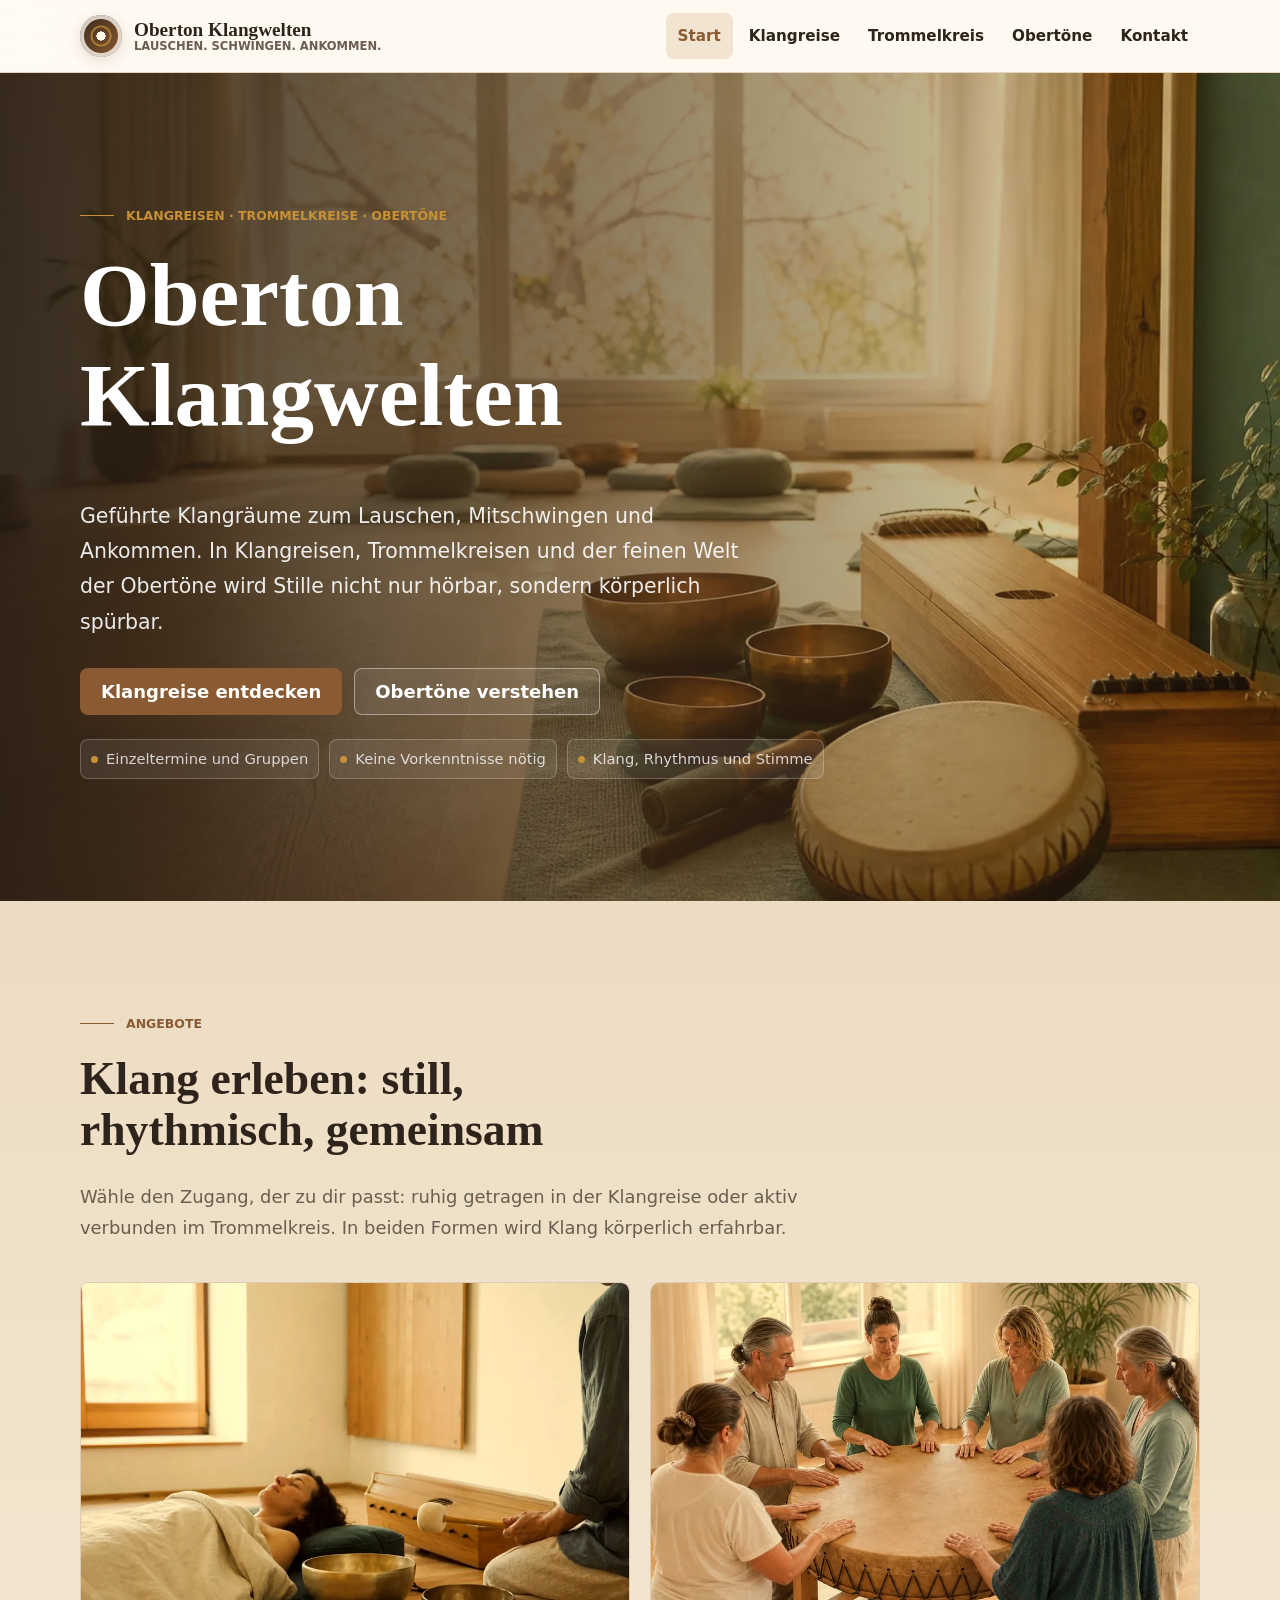
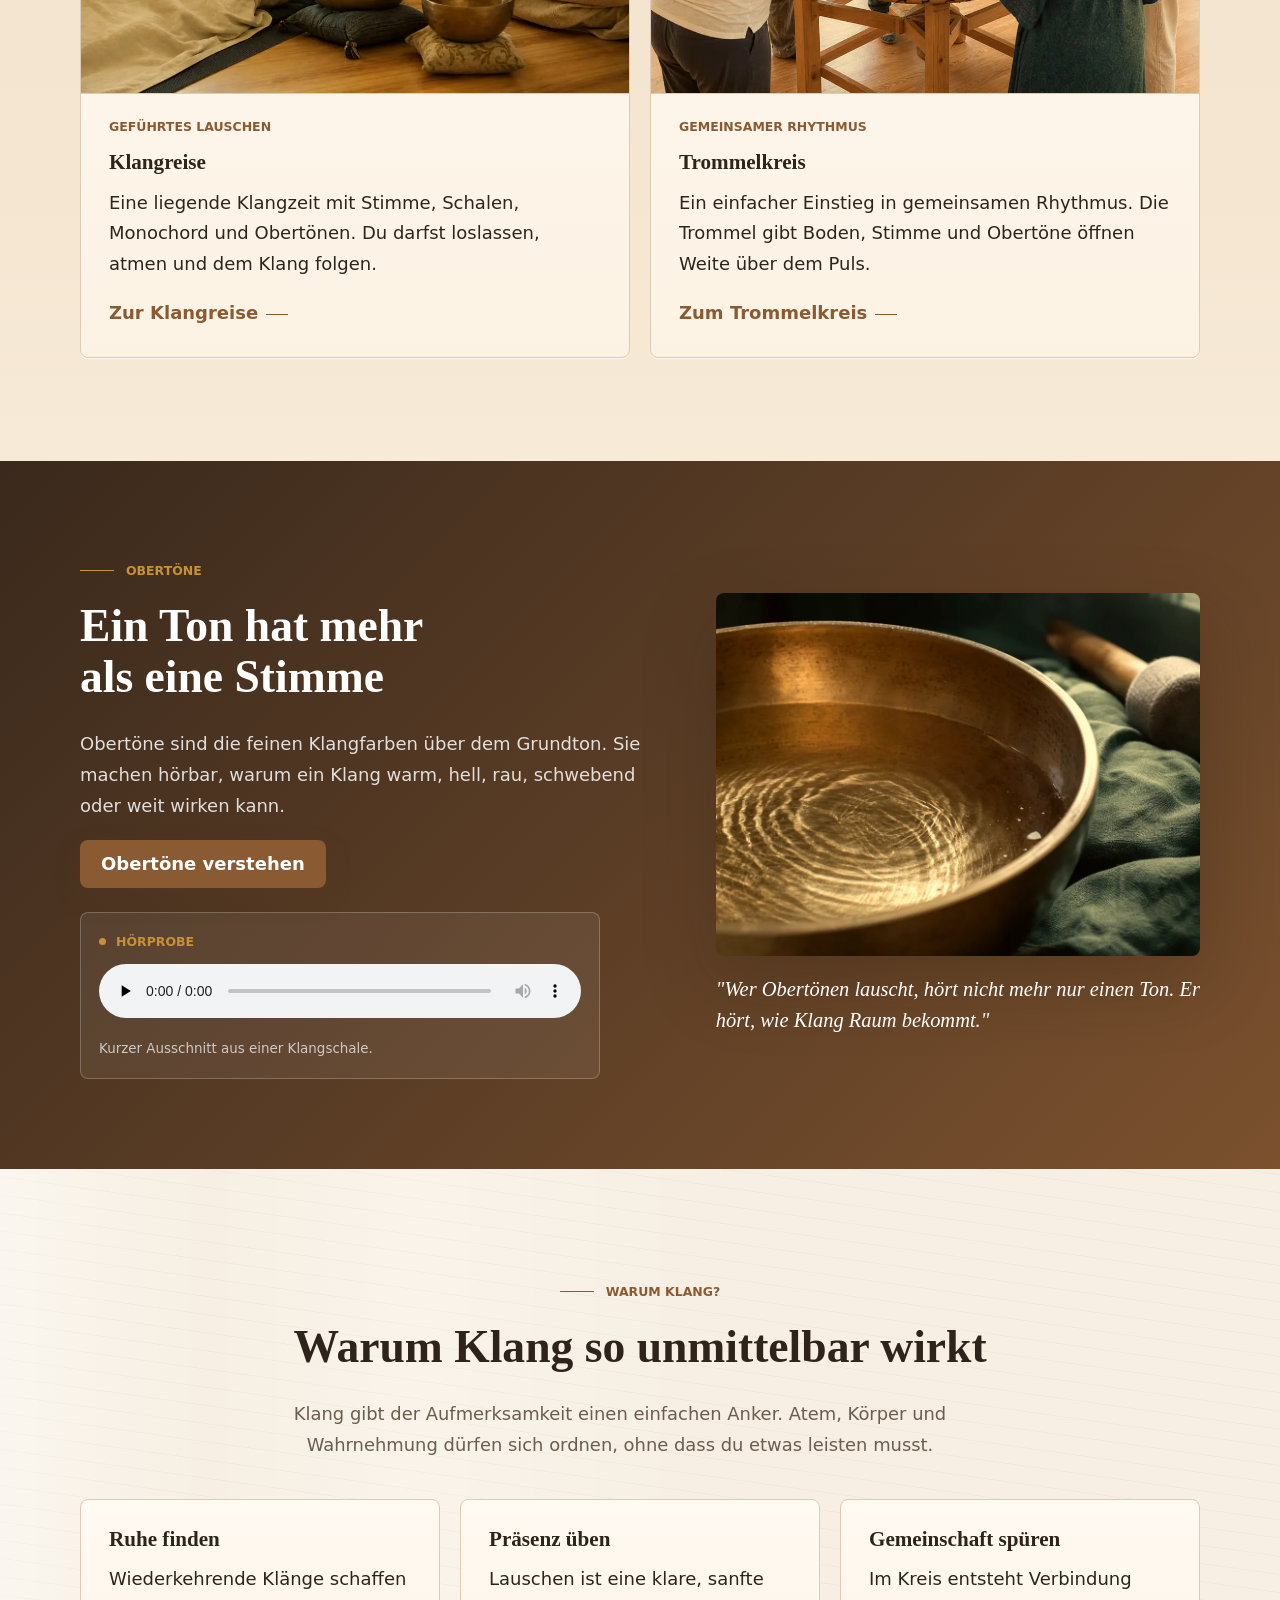
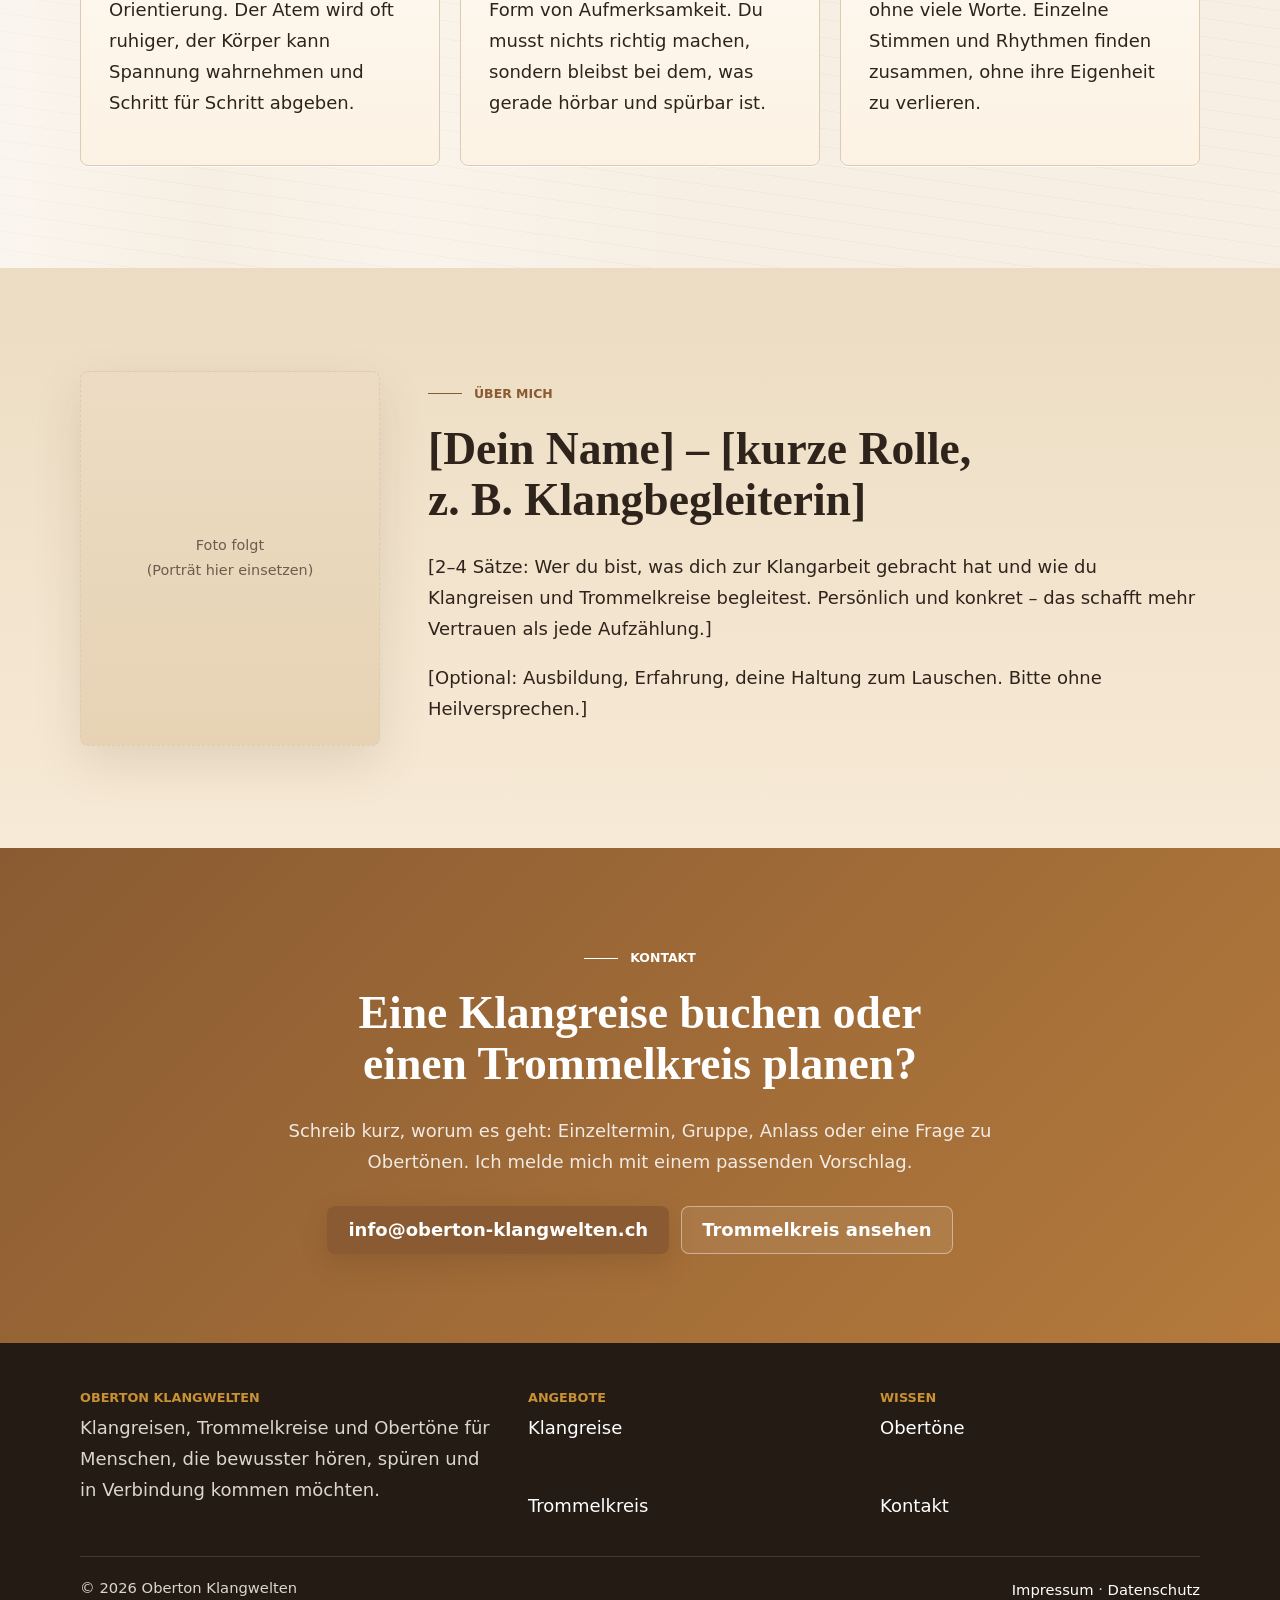
==== index.html @ 9beaad9e "Add files via upload" ====
<!DOCTYPE html>
<html lang="de-CH">
<head>
<meta charset="UTF-8">
<meta name="viewport" content="width=device-width, initial-scale=1.0, viewport-fit=cover">
<meta name="theme-color" content="#f7efe3">
<title>Oberton Klangwelten | Klangreisen, Trommelkreise und Obertöne</title>
<meta name="description" content="Oberton Klangwelten bietet Klangreisen, Trommelkreise und verständliche Einblicke in Obertöne: Räume zum Lauschen, Mitschwingen und Ankommen.">
<link rel="canonical" href="https://oberton-klangwelten.ch/">
<meta property="og:locale" content="de_CH">
<meta property="og:type" content="website">
<meta property="og:title" content="Oberton Klangwelten">
<meta property="og:description" content="Klangreisen, Trommelkreise und Obertöne: ruhig, körpernah und leicht zugänglich.">
<meta property="og:url" content="https://oberton-klangwelten.ch/">
<meta property="og:site_name" content="Oberton Klangwelten">
<meta property="og:image" content="https://oberton-klangwelten.ch/assets/photos/og-klangwelten-wood.jpg">
<meta property="og:image:width" content="1200">
<meta property="og:image:height" content="630">
<link rel="preload" as="image" href="/assets/photos/hero-klangraum-wood.webp" type="image/webp">
<link rel="icon" type="image/svg+xml" href="/assets/favicon.svg">
<link rel="apple-touch-icon" sizes="180x180" href="/assets/apple-touch-icon.png">
<link rel="manifest" href="/manifest.json">
<script type="application/ld+json">
{
  "@context": "https://schema.org",
  "@type": "LocalBusiness",
  "@id": "https://oberton-klangwelten.ch/#business",
  "name": "Oberton Klangwelten",
  "description": "Klangreisen, Trommelkreise und verständliche Einblicke in Obertöne im Kanton Bern.",
  "url": "https://oberton-klangwelten.ch/",
  "email": "info@oberton-klangwelten.ch",
  "image": "https://oberton-klangwelten.ch/assets/photos/og-klangwelten-wood.jpg",
  "slogan": "Lauschen. Schwingen. Ankommen.",
  "address": {
    "@type": "PostalAddress",
    "addressLocality": "Brügg",
    "addressRegion": "BE",
    "addressCountry": "CH"
  },
  "areaServed": {
    "@type": "AdministrativeArea",
    "name": "Kanton Bern"
  },
  "makesOffer": [
    {
      "@type": "Offer",
      "itemOffered": {
        "@type": "Service",
        "name": "Klangreise",
        "description": "Geführte Klangzeit zum Liegen, Lauschen und Ankommen mit Stimme, Klangschalen, Monochord, Trommel und Obertönen.",
        "url": "https://oberton-klangwelten.ch/angebote/klangreise/"
      }
    },
    {
      "@type": "Offer",
      "itemOffered": {
        "@type": "Service",
        "name": "Trommelkreis",
        "description": "Gemeinsamer Klangraum für Rhythmus, Stimme und Präsenz, auch ohne musikalische Vorerfahrung.",
        "url": "https://oberton-klangwelten.ch/angebote/trommelkreis/"
      }
    }
  ]
}
</script>
<style>*,*::before,*::after{box-sizing:border-box}:root{--ink:#2f241b;--muted:#6b5d4f;--paper:#f7efe3;--paper-soft:#ecdcc3;--surface:#fffaf2;--forest:#8a5b32;--forest-dark:#3a291c;--moss:#a88960;--clay:#8a5b32;--gold:#c89135;--cream:#fbf1df;--border:#ddccb3;--radius:8px;--shadow:0 18px 48px rgba(92,61,30,.13);--shadow-strong:0 26px 70px rgba(42,28,14,.28);--font-display:"Iowan Old Style","Palatino Linotype",Palatino,Georgia,"Times New Roman",serif;--font-body:system-ui,-apple-system,BlinkMacSystemFont,"Segoe UI",Roboto,Arial,sans-serif;}html{scroll-behavior:smooth}body{margin:0;font-family:var(--font-body);font-size:18px;line-height:1.72;color:var(--ink);background:linear-gradient(90deg,rgba(255,255,255,.42),transparent 16%,rgba(255,255,255,.28) 32%,transparent 54%),repeating-linear-gradient(8deg,rgba(138,91,50,.045) 0 1px,transparent 1px 18px),var(--paper);-webkit-font-smoothing:antialiased;text-rendering:optimizeLegibility}a{color:var(--forest);text-decoration:none}a:hover{text-decoration:underline;text-underline-offset:3px}img,svg{display:block;max-width:100%}picture{display:block}.container{width:min(1120px,calc(100% - 40px));margin:0 auto}.skip-link{position:fixed;left:12px;top:12px;z-index:100;transform:translateY(-140%);display:inline-flex;align-items:center;min-height:44px;padding:10px 14px;background:var(--forest-dark);color:white;border-radius:var(--radius)}.skip-link:focus{transform:translateY(0)}.site-header{position:sticky;top:0;z-index:30;background:rgba(255,250,242,.92);backdrop-filter:blur(14px);-webkit-backdrop-filter:blur(14px);border-bottom:1px solid rgba(221,204,179,.82)}.site-header__inner{min-height:72px;display:flex;align-items:center;gap:28px}.brand{display:flex;align-items:center;gap:12px;min-height:44px;color:var(--ink);font-weight:700;min-width:max-content}.brand:hover{text-decoration:none}.brand__mark{width:42px;height:42px;border-radius:50%;background:radial-gradient(circle at 50% 50%,#fff7e8 0 15%,transparent 16%),repeating-radial-gradient(circle at 50% 50%,transparent 0 8px,rgba(200,145,53,.72) 9px 10px,transparent 11px 18px),linear-gradient(135deg,var(--forest-dark),var(--forest));box-shadow:inset 0 0 0 4px rgba(255,250,242,.78),0 4px 14px rgba(92,61,30,.14)}.brand__text{display:grid;line-height:1.05}.brand__name{font-family:var(--font-display);font-size:1.2rem}.brand__sub{font-size:.72rem;letter-spacing:0;text-transform:uppercase;color:var(--muted)}.nav{margin-left:auto;display:flex;align-items:center;gap:4px}.nav a{display:inline-flex;align-items:center;min-height:44px;padding:10px 12px;border-radius:var(--radius);color:var(--ink);font-size:.95rem;font-weight:650;white-space:nowrap}.nav a:hover,.nav a[aria-current="page"]{background:rgba(236,220,195,.72);color:var(--forest);text-decoration:none}.btn{display:inline-flex;align-items:center;justify-content:center;gap:8px;min-height:46px;padding:12px 20px;border-radius:var(--radius);border:1px solid transparent;font-weight:750;text-decoration:none;line-height:1.2}.btn:hover{text-decoration:none}.btn--primary{background:var(--forest);color:white;box-shadow:0 10px 26px rgba(92,61,30,.22)}.btn--primary:hover{background:var(--forest-dark);color:white}.btn--ghost{border-color:rgba(255,255,255,.42);color:white;background:rgba(255,255,255,.08)}.btn--ghost:hover{background:rgba(255,255,255,.16);color:white}.section .btn--ghost,.aside .btn--ghost{border-color:var(--border);color:var(--forest-dark);background:rgba(255,250,242,.62)}.hero{position:relative;z-index:0;isolation:isolate;min-height:calc(100vh - 72px);display:flex;align-items:center;overflow:hidden;background:#3a291c url("/assets/photos/hero-klangraum-wood.webp") center/cover no-repeat;color:white}.hero::before{content:"";position:absolute;inset:0;z-index:1;background:linear-gradient(90deg,rgba(38,27,18,.9),rgba(74,49,29,.62) 48%,rgba(130,92,53,.1))}.hero__grid{position:relative;z-index:2;display:grid;grid-template-columns:minmax(0,760px);gap:72px;align-items:center;padding:112px 0}.hero__inner{max-width:760px}.eyebrow{display:inline-flex;align-items:center;gap:12px;margin-bottom:18px;font-size:.78rem;font-weight:800;letter-spacing:0;text-transform:uppercase;color:var(--clay)}.eyebrow::before{content:"";width:34px;height:1px;background:currentColor;flex:0 0 auto}.hero .eyebrow,.subhero .eyebrow,.sound-band .eyebrow{color:var(--gold)}.cta .eyebrow{color:white}h1,h2,h3{font-family:var(--font-display);line-height:1.12;margin:0 0 .6em;color:inherit;text-wrap:balance}h1{font-size:5.6rem;letter-spacing:0}h2{font-size:2.85rem;letter-spacing:0}h3{font-size:1.32rem;letter-spacing:0}p{margin:0 0 1em}.hero__lead{font-size:1.28rem;max-width:660px;color:rgba(255,255,255,.9)}.hero__actions{display:flex;flex-wrap:wrap;gap:12px;margin-top:28px}.hero__notes{display:flex;flex-wrap:wrap;gap:10px;margin-top:24px;color:rgba(255,255,255,.78);font-size:.92rem}.hero__notes span{display:inline-flex;align-items:center;gap:8px;min-height:34px;padding:6px 10px;border:1px solid rgba(255,255,255,.22);border-radius:var(--radius);background:rgba(255,255,255,.08)}.hero__notes span::before{content:"";width:7px;height:7px;border-radius:50%;background:var(--gold)}.section{padding:clamp(68px,8vw,118px) 0}.section--soft{background:linear-gradient(180deg,var(--paper-soft),#f7ead6)}.section-head{max-width:760px;margin-bottom:38px}.section-head--center{text-align:center;margin-left:auto;margin-right:auto}.lead{font-size:1.12rem;color:var(--muted);max-width:720px}.section-offset{margin-top:28px}.grid{display:grid;gap:20px}.grid--3{grid-template-columns:repeat(3,1fr)}.grid--2{grid-template-columns:repeat(2,1fr)}.card{background:linear-gradient(180deg,var(--surface),#fcf2e4);border:1px solid var(--border);border-radius:var(--radius);padding:28px;box-shadow:0 1px 0 rgba(255,255,255,.82);overflow:hidden}.card--link{display:flex;flex-direction:column;min-height:100%;color:var(--ink);transition:transform .2s ease,box-shadow .2s ease,border-color .2s ease}.card--link:hover{transform:translateY(-3px);box-shadow:var(--shadow);border-color:rgba(138,91,50,.35);text-decoration:none}.card__meta{font-size:.78rem;font-weight:800;letter-spacing:0;text-transform:uppercase;color:var(--clay);margin-bottom:14px}.card__image{width:calc(100% + 56px);max-width:none;height:auto;aspect-ratio:4/3;object-fit:cover;margin:-28px -28px 22px;border-radius:var(--radius) var(--radius) 0 0;background:var(--paper-soft);border-bottom:1px solid var(--border)}.card__more{margin-top:auto;font-weight:800;color:var(--forest)}.card__more::after{content:"";display:inline-block;width:22px;height:1px;margin-left:8px;vertical-align:middle;background:currentColor;transition:width .2s ease}.card--link:hover .card__more::after{width:34px}.sound-band{position:relative;padding:clamp(62px,7vw,96px) 0;background:linear-gradient(135deg,#3a291c,#7b512e);color:white;overflow:hidden}.sound-band .container{position:relative;display:grid;grid-template-columns:1.1fr .9fr;gap:44px;align-items:center}.sound-band p{color:rgba(255,255,255,.84)}.quote{font-family:var(--font-display);font-style:italic;font-size:1.55rem;line-height:1.55;color:white;margin:0}.sound-band__media{margin:0}.sound-band__media img{width:100%;height:auto;aspect-ratio:4/3;object-fit:cover;border-radius:var(--radius);box-shadow:var(--shadow-strong)}.sound-band__media .quote{margin-top:18px;font-size:1.28rem}.subhero{padding:clamp(112px,14vw,170px) 0 clamp(56px,8vw,92px);background:#3a291c center/cover no-repeat;color:white;position:relative;overflow:hidden;isolation:isolate}.subhero::before{content:"";position:absolute;inset:0;background:linear-gradient(90deg,rgba(38,27,18,.86),rgba(74,49,29,.66) 52%,rgba(138,91,50,.24));z-index:0}.subhero .container{position:relative;z-index:1}.subhero__content{max-width:760px}.subhero--klangreise{background-image:url("/assets/photos/klangreise-wood.webp");background-position:center 46%}.subhero--trommelkreis{background-image:url("/assets/photos/trommelkreis-grosse-trommel-wood.webp");background-position:center 42%}.subhero--obertoene{background-image:url("/assets/photos/obertoene-klangschale-wood.webp");background-position:center 54%}.page-grid{display:grid;grid-template-columns:minmax(0,1fr) 330px;gap:44px;align-items:start}.aside{position:sticky;top:96px;background:linear-gradient(180deg,var(--surface),#fcf2e4);border:1px solid var(--border);border-radius:var(--radius);padding:24px;box-shadow:0 1px 0 rgba(255,255,255,.82)}.list{padding-left:1.2em}.list li{margin-bottom:.65em}.overtone-note{background:var(--cream);border-left:4px solid var(--gold);padding:24px;border-radius:0 var(--radius) var(--radius) 0}.flow + .overtone-note,.grid + .overtone-note{margin-top:36px}.section-spacer{margin-top:54px}.flow{display:grid;gap:20px}.step{display:grid;grid-template-columns:52px 1fr;gap:18px;padding-bottom:20px;border-bottom:1px solid var(--border)}.step:last-child{border-bottom:0;padding-bottom:0}.step__num{font-family:var(--font-display);font-size:1.8rem;color:var(--clay)}.cta{padding:clamp(62px,7vw,94px) 0;background:linear-gradient(135deg,#8a5b32,#b47a3c);color:white;text-align:center}.cta p{color:rgba(255,255,255,.86);max-width:720px;margin-left:auto;margin-right:auto}.cta .hero__actions{justify-content:center}.site-footer{background:#241b14;color:rgba(255,250,242,.84);padding:48px 0 28px}.footer-grid{display:grid;grid-template-columns:1.3fr 1fr 1fr;gap:32px}.site-footer h2{font-family:var(--font-body);font-size:.8rem;letter-spacing:0;text-transform:uppercase;color:var(--gold)}.site-footer a{color:white}.footer-grid nav p{display:grid;gap:8px;margin:0}.footer-grid nav a,.footer-bottom a{display:inline-flex;align-items:center;min-height:28px}.footer-bottom{border-top:1px solid rgba(255,255,255,.14);margin-top:32px;padding-top:18px;display:flex;justify-content:space-between;gap:18px;flex-wrap:wrap;font-size:.92rem}@media(max-width:920px){body{font-size:17px}.site-header__inner{min-height:auto;padding:14px 0;align-items:flex-start;flex-direction:column;gap:12px}.nav{width:100%;margin-left:0;display:flex;gap:2px;overflow-x:auto;padding-bottom:2px;scrollbar-width:none}.nav::-webkit-scrollbar{display:none}.nav a{padding:9px 10px}.hero{min-height:auto;align-items:stretch}.hero__grid{grid-template-columns:1fr;padding:92px 0;gap:36px}.grid--3,.grid--2,.sound-band .container,.page-grid,.footer-grid{grid-template-columns:1fr}.aside{position:static}h1{font-size:4.1rem}h2{font-size:2.35rem}.hero__lead{font-size:1.16rem}.quote{font-size:1.35rem}}@media(max-width:560px){.container{width:min(100% - 32px,1120px)}.brand__name{font-size:1.08rem}.brand__sub{font-size:.64rem}h1{font-size:2.75rem}h2{font-size:2rem}.eyebrow{font-size:.7rem;letter-spacing:0;gap:10px}.eyebrow::before{width:24px}.hero__grid{padding:64px 0 60px}.hero__lead{font-size:1.04rem}.hero__actions,.cta .hero__actions{display:grid}.hero__notes{display:grid;grid-template-columns:1fr;gap:8px;font-size:.86rem}.section{padding:56px 0}.card{padding:22px}.card__image{width:calc(100% + 44px);margin:-22px -22px 18px}.step{grid-template-columns:42px 1fr;gap:14px}}.soundbite{margin-top:24px;padding:18px;border:1px solid rgba(255,255,255,.22);border-radius:var(--radius);background:rgba(255,255,255,.07);max-width:520px}.soundbite__label{display:flex;align-items:center;gap:10px;margin-bottom:12px;font-size:.78rem;font-weight:800;letter-spacing:0;text-transform:uppercase;color:var(--gold)}.soundbite__label::before{content:"";width:7px;height:7px;border-radius:50%;background:var(--gold)}.soundbite audio{width:100%}.soundbite p{margin:.7em 0 0;font-size:.84rem;color:rgba(255,255,255,.7)}.bio .container{display:grid;grid-template-columns:300px 1fr;gap:48px;align-items:center}.bio__portrait{margin:0}.bio__portrait img,.bio__ph{width:100%;aspect-ratio:4/5;object-fit:cover;border-radius:var(--radius);box-shadow:var(--shadow)}.bio__ph{display:flex;align-items:center;justify-content:center;text-align:center;padding:24px;background:linear-gradient(180deg,var(--paper-soft),#e7d3b4);border:1px dashed var(--border);color:var(--muted);font-size:.9rem}@media(max-width:920px){.bio .container{grid-template-columns:1fr;gap:28px}}</style>
</head>
<body>
<a class="skip-link" href="#main">Zum Inhalt springen</a>
<header class="site-header">
  <div class="container site-header__inner">
    <a class="brand" href="/">
      <span class="brand__mark" aria-hidden="true"></span>
      <span class="brand__text"><span class="brand__name">Oberton Klangwelten</span><span class="brand__sub">Lauschen. Schwingen. Ankommen.</span></span>
    </a>
    <nav class="nav" aria-label="Hauptnavigation">
      <a href="/" aria-current="page">Start</a>
      <a href="/angebote/klangreise/">Klangreise</a>
      <a href="/angebote/trommelkreis/">Trommelkreis</a>
      <a href="/obertoene/">Obertöne</a>
      <a href="#kontakt">Kontakt</a>
    </nav>
  </div>
</header>
<main id="main">
  <section class="hero">
    <div class="container hero__grid">
      <div class="hero__inner">
        <span class="eyebrow">Klangreisen · Trommelkreise · Obertöne</span>
        <h1>Oberton Klangwelten</h1>
        <p class="hero__lead">Geführte Klangräume zum Lauschen, Mitschwingen und Ankommen. In Klangreisen, Trommelkreisen und der feinen Welt der Obertöne wird Stille nicht nur hörbar, sondern körperlich spürbar.</p>
        <div class="hero__actions">
          <a class="btn btn--primary" href="/angebote/klangreise/">Klangreise entdecken</a>
          <a class="btn btn--ghost" href="/obertoene/">Obertöne verstehen</a>
        </div>
        <div class="hero__notes" aria-label="Angebote auf einen Blick">
          <span>Einzeltermine und Gruppen</span>
          <span>Keine Vorkenntnisse nötig</span>
          <span>Klang, Rhythmus und Stimme</span>
        </div>
      </div>
    </div>
  </section>

  <section class="section section--soft" id="angebote" aria-labelledby="angebote-title">
    <div class="container">
      <div class="section-head">
        <span class="eyebrow">Angebote</span>
        <h2 id="angebote-title">Klang erleben: still, rhythmisch, gemeinsam</h2>
        <p class="lead">Wähle den Zugang, der zu dir passt: ruhig getragen in der Klangreise oder aktiv verbunden im Trommelkreis. In beiden Formen wird Klang körperlich erfahrbar.</p>
      </div>
      <div class="grid grid--2">
        <a class="card card--link" href="/angebote/klangreise/">
          <picture>
            <source srcset="/assets/photos/klangreise-wood.webp" type="image/webp">
            <img class="card__image" src="/assets/photos/klangreise-wood.jpg" width="1000" height="750" alt="Ruhige Klangreise mit Klangschalen, Monochord und Matte" loading="lazy" decoding="async">
          </picture>
          <span class="card__meta">Geführtes Lauschen</span>
          <h3>Klangreise</h3>
          <p>Eine liegende Klangzeit mit Stimme, Schalen, Monochord und Obertönen. Du darfst loslassen, atmen und dem Klang folgen.</p>
          <span class="card__more">Zur Klangreise</span>
        </a>
        <a class="card card--link" href="/angebote/trommelkreis/">
          <picture>
            <source srcset="/assets/photos/trommelkreis-grosse-trommel-wood.webp" type="image/webp">
            <img class="card__image" src="/assets/photos/trommelkreis-grosse-trommel-wood.jpg" width="1000" height="750" alt="Trommelkreis an einer großen Gemeinschaftstrommel auf einem Holzständer" loading="lazy" decoding="async">
          </picture>
          <span class="card__meta">Gemeinsamer Rhythmus</span>
          <h3>Trommelkreis</h3>
          <p>Ein einfacher Einstieg in gemeinsamen Rhythmus. Die Trommel gibt Boden, Stimme und Obertöne öffnen Weite über dem Puls.</p>
          <span class="card__more">Zum Trommelkreis</span>
        </a>
      </div>
    </div>
  </section>

  <section class="sound-band" aria-labelledby="teaser-obertoene">
    <div class="container">
      <div>
        <span class="eyebrow">Obertöne</span>
        <h2 id="teaser-obertoene">Ein Ton hat mehr als eine Stimme</h2>
        <p>Obertöne sind die feinen Klangfarben über dem Grundton. Sie machen hörbar, warum ein Klang warm, hell, rau, schwebend oder weit wirken kann.</p>
        <a class="btn btn--primary" href="/obertoene/">Obertöne verstehen</a>
        <div class="soundbite">
          <span class="soundbite__label">Hörprobe</span>
          <audio controls preload="none">
            <source src="/assets/audio/klangprobe.mp3" type="audio/mpeg">
            Dein Browser kann diese Audiodatei nicht abspielen.
          </audio>
          <p>Kurzer Ausschnitt aus einer Klangschale.</p>
          <!-- TODO: Audiodatei (kurzer Klang-/Obertonausschnitt, ~20–30 s) unter /assets/audio/klangprobe.mp3 ablegen. Bis dahin zeigt der Player keinen Ton. -->
        </div>
      </div>
      <figure class="sound-band__media">
        <picture>
          <source srcset="/assets/photos/obertoene-klangschale-wood.webp" type="image/webp">
          <img src="/assets/photos/obertoene-klangschale-wood.jpg" width="1000" height="750" alt="Klangschale mit feinen Wasser-Ringen als sichtbare Schwingung" loading="eager" decoding="async">
        </picture>
        <figcaption class="quote">"Wer Obertönen lauscht, hört nicht mehr nur einen Ton. Er hört, wie Klang Raum bekommt."</figcaption>
      </figure>
    </div>
  </section>

  <section class="section" aria-labelledby="wirkung-title">
    <div class="container">
      <div class="section-head section-head--center">
        <span class="eyebrow">Warum Klang?</span>
        <h2 id="wirkung-title">Warum Klang so unmittelbar wirkt</h2>
        <p class="lead">Klang gibt der Aufmerksamkeit einen einfachen Anker. Atem, Körper und Wahrnehmung dürfen sich ordnen, ohne dass du etwas leisten musst.</p>
      </div>
      <div class="grid grid--3">
        <article class="card"><h3>Ruhe finden</h3><p>Wiederkehrende Klänge schaffen Orientierung. Der Atem wird oft ruhiger, der Körper kann Spannung wahrnehmen und Schritt für Schritt abgeben.</p></article>
        <article class="card"><h3>Präsenz üben</h3><p>Lauschen ist eine klare, sanfte Form von Aufmerksamkeit. Du musst nichts richtig machen, sondern bleibst bei dem, was gerade hörbar und spürbar ist.</p></article>
        <article class="card"><h3>Gemeinschaft spüren</h3><p>Im Kreis entsteht Verbindung ohne viele Worte. Einzelne Stimmen und Rhythmen finden zusammen, ohne ihre Eigenheit zu verlieren.</p></article>
      </div>
    </div>
  </section>

  <section class="section section--soft bio" aria-labelledby="bio-title">
    <div class="container">
      <figure class="bio__portrait">
        <div class="bio__ph">Foto folgt<br>(Porträt hier einsetzen)</div>
        <!-- Ersetzen durch ein echtes Porträt:
        <picture><source srcset="/assets/photos/portrait-wood.webp" type="image/webp"><img src="/assets/photos/portrait-wood.jpg" width="600" height="750" alt="Porträt [Name]" loading="lazy" decoding="async"></picture>
        -->
      </figure>
      <div>
        <span class="eyebrow">Über mich</span>
        <h2 id="bio-title">[Dein Name] – [kurze Rolle, z. B. Klangbegleiterin]</h2>
        <p>[2–4 Sätze: Wer du bist, was dich zur Klangarbeit gebracht hat und wie du Klangreisen und Trommelkreise begleitest. Persönlich und konkret – das schafft mehr Vertrauen als jede Aufzählung.]</p>
        <p>[Optional: Ausbildung, Erfahrung, deine Haltung zum Lauschen. Bitte ohne Heilversprechen.]</p>
      </div>
    </div>
  </section>

  <section class="cta" id="kontakt" aria-labelledby="kontakt-title">
    <div class="container">
      <span class="eyebrow">Kontakt</span>
      <h2 id="kontakt-title">Eine Klangreise buchen oder einen Trommelkreis planen?</h2>
      <p>Schreib kurz, worum es geht: Einzeltermin, Gruppe, Anlass oder eine Frage zu Obertönen. Ich melde mich mit einem passenden Vorschlag.</p>
      <div class="hero__actions">
        <a class="btn btn--primary" href="mailto:info@oberton-klangwelten.ch?subject=Anfrage%20Oberton%20Klangwelten&body=Hallo%0D%0A%0D%0Aich%20m%C3%B6chte%20gern%20eine%20Anfrage%20stellen.%0D%0A%0D%0AAngebot%20(Klangreise%20%2F%20Trommelkreis)%3A%20%0D%0AWunschtermin%20%2F%20Zeitraum%3A%20%0D%0AAnzahl%20Personen%3A%20%0D%0A%0D%0AFrage%20%2F%20Anliegen%3A%20%0D%0A%0D%0AFreundliche%20Gr%C3%BCsse">info@oberton-klangwelten.ch</a>
        <a class="btn btn--ghost" href="/angebote/trommelkreis/">Trommelkreis ansehen</a>
      </div>
    </div>
  </section>
</main>
<footer class="site-footer">
  <div class="container">
    <div class="footer-grid">
      <div><h2>Oberton Klangwelten</h2><p>Klangreisen, Trommelkreise und Obertöne für Menschen, die bewusster hören, spüren und in Verbindung kommen möchten.</p></div>
      <nav aria-label="Footer Angebote"><h2>Angebote</h2><p><a href="/angebote/klangreise/">Klangreise</a><br><a href="/angebote/trommelkreis/">Trommelkreis</a></p></nav>
      <nav aria-label="Footer Wissen"><h2>Wissen</h2><p><a href="/obertoene/">Obertöne</a><br><a href="mailto:info@oberton-klangwelten.ch">Kontakt</a></p></nav>
    </div>
    <div class="footer-bottom"><span>© <span id="year">2026</span> Oberton Klangwelten</span><span><a href="/impressum.html">Impressum</a> · <a href="/datenschutz.html">Datenschutz</a></span></div>
  </div>
</footer>
<script>document.getElementById('year').textContent=new Date().getFullYear()</script>
</body>
</html>
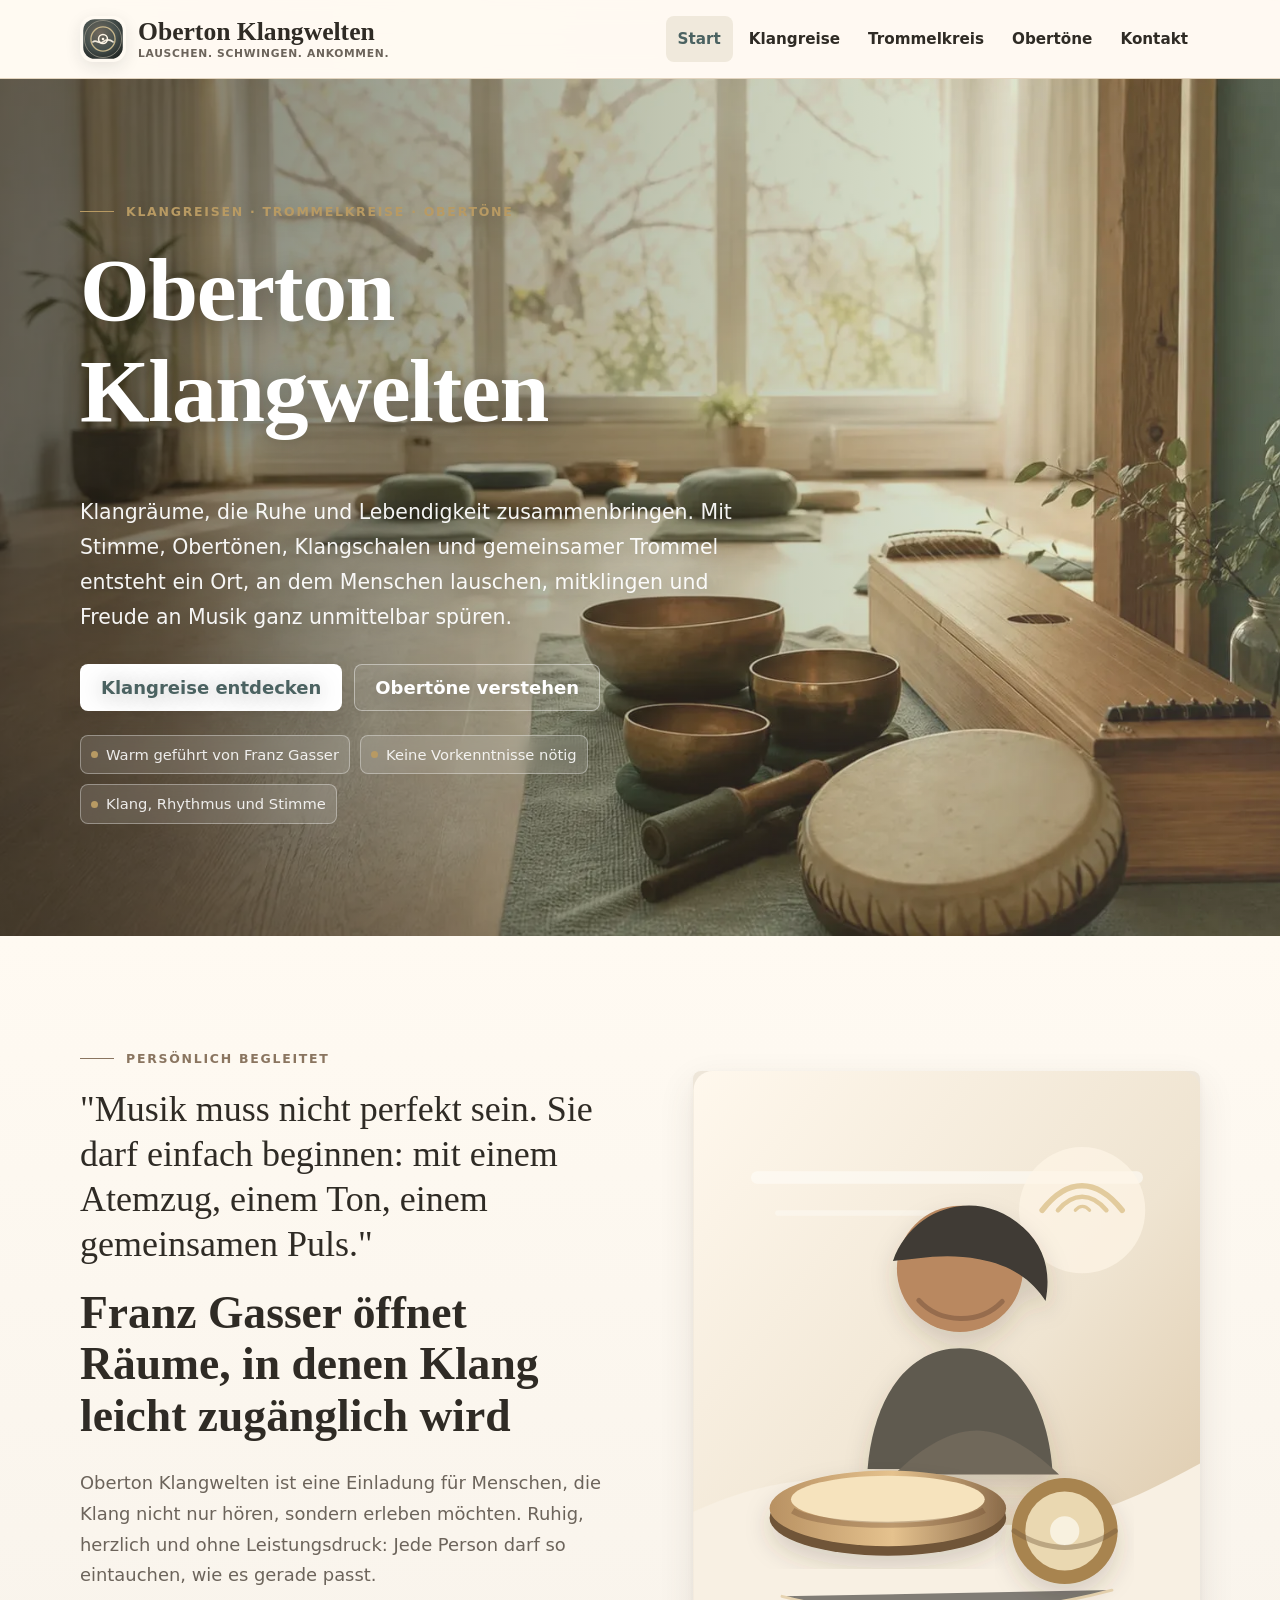
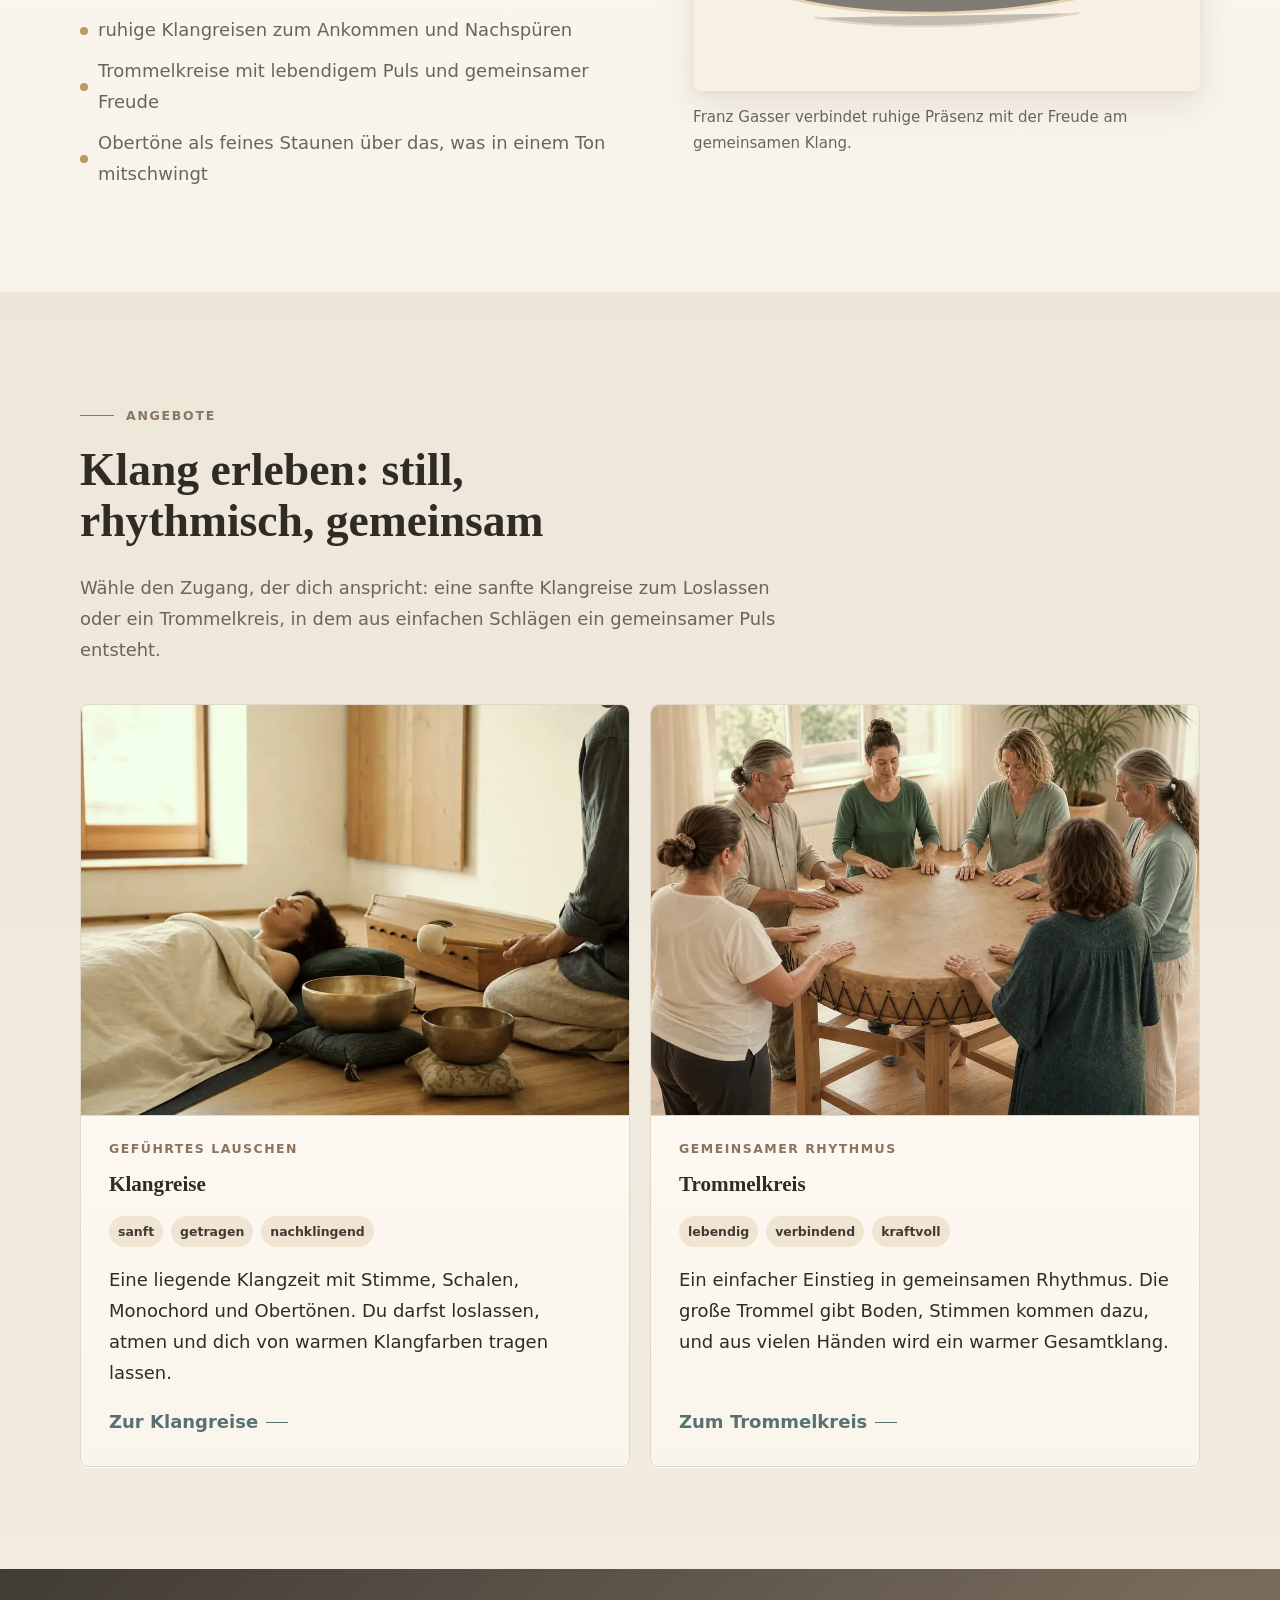
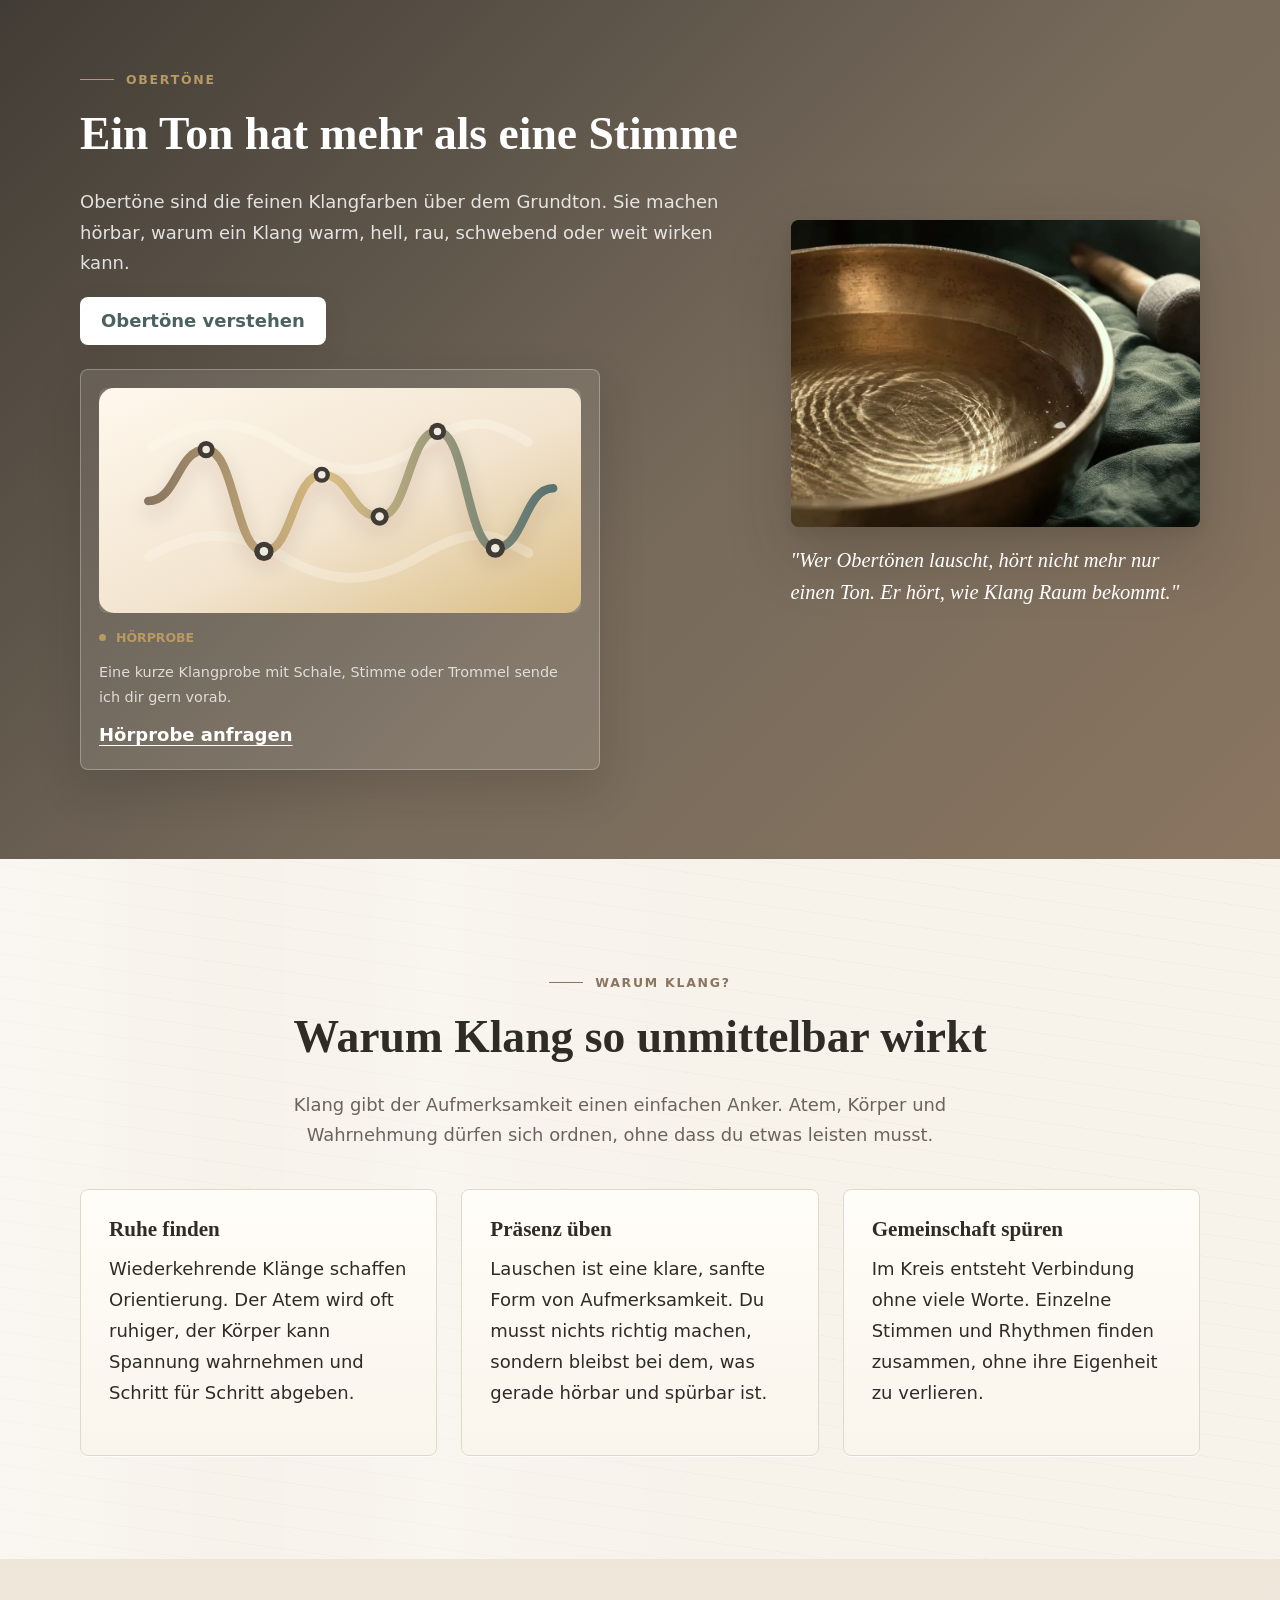
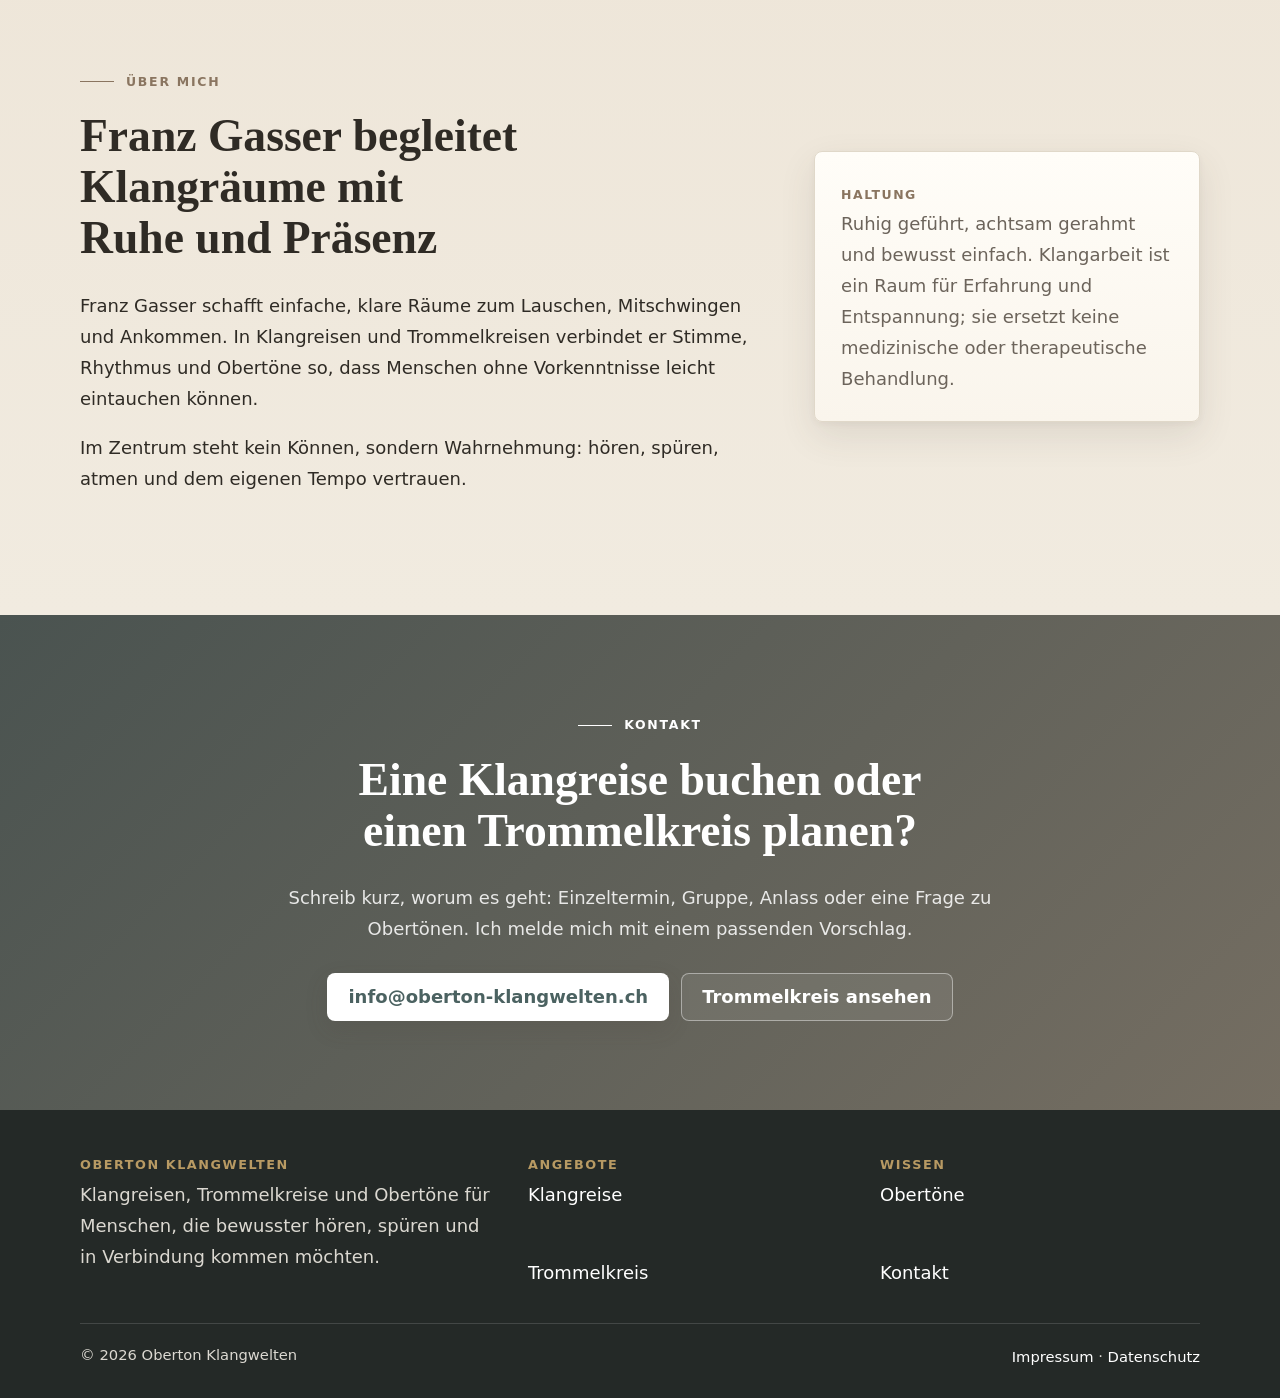
==== commit 75b534a4: "Add files via upload" ====
--- a/index.html
+++ b/index.html
@@ -3,7 +3,7 @@
 <head>
 <meta charset="UTF-8">
 <meta name="viewport" content="width=device-width, initial-scale=1.0, viewport-fit=cover">
-<meta name="theme-color" content="#f7efe3">
+<meta name="theme-color" content="#f6f1e9">
 <title>Oberton Klangwelten | Klangreisen, Trommelkreise und Obertöne</title>
 <meta name="description" content="Oberton Klangwelten bietet Klangreisen, Trommelkreise und verständliche Einblicke in Obertöne: Räume zum Lauschen, Mitschwingen und Ankommen.">
 <link rel="canonical" href="https://oberton-klangwelten.ch/">
@@ -13,12 +13,12 @@
 <meta property="og:description" content="Klangreisen, Trommelkreise und Obertöne: ruhig, körpernah und leicht zugänglich.">
 <meta property="og:url" content="https://oberton-klangwelten.ch/">
 <meta property="og:site_name" content="Oberton Klangwelten">
-<meta property="og:image" content="https://oberton-klangwelten.ch/assets/photos/og-klangwelten-wood.jpg">
+<meta property="og:image" content="https://oberton-klangwelten.ch/assets/photos/og-klangwelten-wood.jpg?v=2">
 <meta property="og:image:width" content="1200">
 <meta property="og:image:height" content="630">
-<link rel="preload" as="image" href="/assets/photos/hero-klangraum-wood.webp" type="image/webp">
-<link rel="icon" type="image/svg+xml" href="/assets/favicon.svg">
-<link rel="apple-touch-icon" sizes="180x180" href="/assets/apple-touch-icon.png">
+<link rel="preload" as="image" href="/assets/photos/hero-klangraum-wood.webp?v=2" type="image/webp">
+<link rel="icon" type="image/svg+xml" href="/assets/favicon.svg?v=4">
+<link rel="apple-touch-icon" sizes="180x180" href="/assets/apple-touch-icon.png?v=4">
 <link rel="manifest" href="/manifest.json">
 <script type="application/ld+json">
 {
@@ -29,7 +29,7 @@
   "description": "Klangreisen, Trommelkreise und verständliche Einblicke in Obertöne im Kanton Bern.",
   "url": "https://oberton-klangwelten.ch/",
   "email": "info@oberton-klangwelten.ch",
-  "image": "https://oberton-klangwelten.ch/assets/photos/og-klangwelten-wood.jpg",
+  "image": "https://oberton-klangwelten.ch/assets/photos/og-klangwelten-wood.jpg?v=2",
   "slogan": "Lauschen. Schwingen. Ankommen.",
   "address": {
     "@type": "PostalAddress",
@@ -63,7 +63,7 @@
   ]
 }
 </script>
-<style>*,*::before,*::after{box-sizing:border-box}:root{--ink:#2f241b;--muted:#6b5d4f;--paper:#f7efe3;--paper-soft:#ecdcc3;--surface:#fffaf2;--forest:#8a5b32;--forest-dark:#3a291c;--moss:#a88960;--clay:#8a5b32;--gold:#c89135;--cream:#fbf1df;--border:#ddccb3;--radius:8px;--shadow:0 18px 48px rgba(92,61,30,.13);--shadow-strong:0 26px 70px rgba(42,28,14,.28);--font-display:"Iowan Old Style","Palatino Linotype",Palatino,Georgia,"Times New Roman",serif;--font-body:system-ui,-apple-system,BlinkMacSystemFont,"Segoe UI",Roboto,Arial,sans-serif;}html{scroll-behavior:smooth}body{margin:0;font-family:var(--font-body);font-size:18px;line-height:1.72;color:var(--ink);background:linear-gradient(90deg,rgba(255,255,255,.42),transparent 16%,rgba(255,255,255,.28) 32%,transparent 54%),repeating-linear-gradient(8deg,rgba(138,91,50,.045) 0 1px,transparent 1px 18px),var(--paper);-webkit-font-smoothing:antialiased;text-rendering:optimizeLegibility}a{color:var(--forest);text-decoration:none}a:hover{text-decoration:underline;text-underline-offset:3px}img,svg{display:block;max-width:100%}picture{display:block}.container{width:min(1120px,calc(100% - 40px));margin:0 auto}.skip-link{position:fixed;left:12px;top:12px;z-index:100;transform:translateY(-140%);display:inline-flex;align-items:center;min-height:44px;padding:10px 14px;background:var(--forest-dark);color:white;border-radius:var(--radius)}.skip-link:focus{transform:translateY(0)}.site-header{position:sticky;top:0;z-index:30;background:rgba(255,250,242,.92);backdrop-filter:blur(14px);-webkit-backdrop-filter:blur(14px);border-bottom:1px solid rgba(221,204,179,.82)}.site-header__inner{min-height:72px;display:flex;align-items:center;gap:28px}.brand{display:flex;align-items:center;gap:12px;min-height:44px;color:var(--ink);font-weight:700;min-width:max-content}.brand:hover{text-decoration:none}.brand__mark{width:42px;height:42px;border-radius:50%;background:radial-gradient(circle at 50% 50%,#fff7e8 0 15%,transparent 16%),repeating-radial-gradient(circle at 50% 50%,transparent 0 8px,rgba(200,145,53,.72) 9px 10px,transparent 11px 18px),linear-gradient(135deg,var(--forest-dark),var(--forest));box-shadow:inset 0 0 0 4px rgba(255,250,242,.78),0 4px 14px rgba(92,61,30,.14)}.brand__text{display:grid;line-height:1.05}.brand__name{font-family:var(--font-display);font-size:1.2rem}.brand__sub{font-size:.72rem;letter-spacing:0;text-transform:uppercase;color:var(--muted)}.nav{margin-left:auto;display:flex;align-items:center;gap:4px}.nav a{display:inline-flex;align-items:center;min-height:44px;padding:10px 12px;border-radius:var(--radius);color:var(--ink);font-size:.95rem;font-weight:650;white-space:nowrap}.nav a:hover,.nav a[aria-current="page"]{background:rgba(236,220,195,.72);color:var(--forest);text-decoration:none}.btn{display:inline-flex;align-items:center;justify-content:center;gap:8px;min-height:46px;padding:12px 20px;border-radius:var(--radius);border:1px solid transparent;font-weight:750;text-decoration:none;line-height:1.2}.btn:hover{text-decoration:none}.btn--primary{background:var(--forest);color:white;box-shadow:0 10px 26px rgba(92,61,30,.22)}.btn--primary:hover{background:var(--forest-dark);color:white}.btn--ghost{border-color:rgba(255,255,255,.42);color:white;background:rgba(255,255,255,.08)}.btn--ghost:hover{background:rgba(255,255,255,.16);color:white}.section .btn--ghost,.aside .btn--ghost{border-color:var(--border);color:var(--forest-dark);background:rgba(255,250,242,.62)}.hero{position:relative;z-index:0;isolation:isolate;min-height:calc(100vh - 72px);display:flex;align-items:center;overflow:hidden;background:#3a291c url("/assets/photos/hero-klangraum-wood.webp") center/cover no-repeat;color:white}.hero::before{content:"";position:absolute;inset:0;z-index:1;background:linear-gradient(90deg,rgba(38,27,18,.9),rgba(74,49,29,.62) 48%,rgba(130,92,53,.1))}.hero__grid{position:relative;z-index:2;display:grid;grid-template-columns:minmax(0,760px);gap:72px;align-items:center;padding:112px 0}.hero__inner{max-width:760px}.eyebrow{display:inline-flex;align-items:center;gap:12px;margin-bottom:18px;font-size:.78rem;font-weight:800;letter-spacing:0;text-transform:uppercase;color:var(--clay)}.eyebrow::before{content:"";width:34px;height:1px;background:currentColor;flex:0 0 auto}.hero .eyebrow,.subhero .eyebrow,.sound-band .eyebrow{color:var(--gold)}.cta .eyebrow{color:white}h1,h2,h3{font-family:var(--font-display);line-height:1.12;margin:0 0 .6em;color:inherit;text-wrap:balance}h1{font-size:5.6rem;letter-spacing:0}h2{font-size:2.85rem;letter-spacing:0}h3{font-size:1.32rem;letter-spacing:0}p{margin:0 0 1em}.hero__lead{font-size:1.28rem;max-width:660px;color:rgba(255,255,255,.9)}.hero__actions{display:flex;flex-wrap:wrap;gap:12px;margin-top:28px}.hero__notes{display:flex;flex-wrap:wrap;gap:10px;margin-top:24px;color:rgba(255,255,255,.78);font-size:.92rem}.hero__notes span{display:inline-flex;align-items:center;gap:8px;min-height:34px;padding:6px 10px;border:1px solid rgba(255,255,255,.22);border-radius:var(--radius);background:rgba(255,255,255,.08)}.hero__notes span::before{content:"";width:7px;height:7px;border-radius:50%;background:var(--gold)}.section{padding:clamp(68px,8vw,118px) 0}.section--soft{background:linear-gradient(180deg,var(--paper-soft),#f7ead6)}.section-head{max-width:760px;margin-bottom:38px}.section-head--center{text-align:center;margin-left:auto;margin-right:auto}.lead{font-size:1.12rem;color:var(--muted);max-width:720px}.section-offset{margin-top:28px}.grid{display:grid;gap:20px}.grid--3{grid-template-columns:repeat(3,1fr)}.grid--2{grid-template-columns:repeat(2,1fr)}.card{background:linear-gradient(180deg,var(--surface),#fcf2e4);border:1px solid var(--border);border-radius:var(--radius);padding:28px;box-shadow:0 1px 0 rgba(255,255,255,.82);overflow:hidden}.card--link{display:flex;flex-direction:column;min-height:100%;color:var(--ink);transition:transform .2s ease,box-shadow .2s ease,border-color .2s ease}.card--link:hover{transform:translateY(-3px);box-shadow:var(--shadow);border-color:rgba(138,91,50,.35);text-decoration:none}.card__meta{font-size:.78rem;font-weight:800;letter-spacing:0;text-transform:uppercase;color:var(--clay);margin-bottom:14px}.card__image{width:calc(100% + 56px);max-width:none;height:auto;aspect-ratio:4/3;object-fit:cover;margin:-28px -28px 22px;border-radius:var(--radius) var(--radius) 0 0;background:var(--paper-soft);border-bottom:1px solid var(--border)}.card__more{margin-top:auto;font-weight:800;color:var(--forest)}.card__more::after{content:"";display:inline-block;width:22px;height:1px;margin-left:8px;vertical-align:middle;background:currentColor;transition:width .2s ease}.card--link:hover .card__more::after{width:34px}.sound-band{position:relative;padding:clamp(62px,7vw,96px) 0;background:linear-gradient(135deg,#3a291c,#7b512e);color:white;overflow:hidden}.sound-band .container{position:relative;display:grid;grid-template-columns:1.1fr .9fr;gap:44px;align-items:center}.sound-band p{color:rgba(255,255,255,.84)}.quote{font-family:var(--font-display);font-style:italic;font-size:1.55rem;line-height:1.55;color:white;margin:0}.sound-band__media{margin:0}.sound-band__media img{width:100%;height:auto;aspect-ratio:4/3;object-fit:cover;border-radius:var(--radius);box-shadow:var(--shadow-strong)}.sound-band__media .quote{margin-top:18px;font-size:1.28rem}.subhero{padding:clamp(112px,14vw,170px) 0 clamp(56px,8vw,92px);background:#3a291c center/cover no-repeat;color:white;position:relative;overflow:hidden;isolation:isolate}.subhero::before{content:"";position:absolute;inset:0;background:linear-gradient(90deg,rgba(38,27,18,.86),rgba(74,49,29,.66) 52%,rgba(138,91,50,.24));z-index:0}.subhero .container{position:relative;z-index:1}.subhero__content{max-width:760px}.subhero--klangreise{background-image:url("/assets/photos/klangreise-wood.webp");background-position:center 46%}.subhero--trommelkreis{background-image:url("/assets/photos/trommelkreis-grosse-trommel-wood.webp");background-position:center 42%}.subhero--obertoene{background-image:url("/assets/photos/obertoene-klangschale-wood.webp");background-position:center 54%}.page-grid{display:grid;grid-template-columns:minmax(0,1fr) 330px;gap:44px;align-items:start}.aside{position:sticky;top:96px;background:linear-gradient(180deg,var(--surface),#fcf2e4);border:1px solid var(--border);border-radius:var(--radius);padding:24px;box-shadow:0 1px 0 rgba(255,255,255,.82)}.list{padding-left:1.2em}.list li{margin-bottom:.65em}.overtone-note{background:var(--cream);border-left:4px solid var(--gold);padding:24px;border-radius:0 var(--radius) var(--radius) 0}.flow + .overtone-note,.grid + .overtone-note{margin-top:36px}.section-spacer{margin-top:54px}.flow{display:grid;gap:20px}.step{display:grid;grid-template-columns:52px 1fr;gap:18px;padding-bottom:20px;border-bottom:1px solid var(--border)}.step:last-child{border-bottom:0;padding-bottom:0}.step__num{font-family:var(--font-display);font-size:1.8rem;color:var(--clay)}.cta{padding:clamp(62px,7vw,94px) 0;background:linear-gradient(135deg,#8a5b32,#b47a3c);color:white;text-align:center}.cta p{color:rgba(255,255,255,.86);max-width:720px;margin-left:auto;margin-right:auto}.cta .hero__actions{justify-content:center}.site-footer{background:#241b14;color:rgba(255,250,242,.84);padding:48px 0 28px}.footer-grid{display:grid;grid-template-columns:1.3fr 1fr 1fr;gap:32px}.site-footer h2{font-family:var(--font-body);font-size:.8rem;letter-spacing:0;text-transform:uppercase;color:var(--gold)}.site-footer a{color:white}.footer-grid nav p{display:grid;gap:8px;margin:0}.footer-grid nav a,.footer-bottom a{display:inline-flex;align-items:center;min-height:28px}.footer-bottom{border-top:1px solid rgba(255,255,255,.14);margin-top:32px;padding-top:18px;display:flex;justify-content:space-between;gap:18px;flex-wrap:wrap;font-size:.92rem}@media(max-width:920px){body{font-size:17px}.site-header__inner{min-height:auto;padding:14px 0;align-items:flex-start;flex-direction:column;gap:12px}.nav{width:100%;margin-left:0;display:flex;gap:2px;overflow-x:auto;padding-bottom:2px;scrollbar-width:none}.nav::-webkit-scrollbar{display:none}.nav a{padding:9px 10px}.hero{min-height:auto;align-items:stretch}.hero__grid{grid-template-columns:1fr;padding:92px 0;gap:36px}.grid--3,.grid--2,.sound-band .container,.page-grid,.footer-grid{grid-template-columns:1fr}.aside{position:static}h1{font-size:4.1rem}h2{font-size:2.35rem}.hero__lead{font-size:1.16rem}.quote{font-size:1.35rem}}@media(max-width:560px){.container{width:min(100% - 32px,1120px)}.brand__name{font-size:1.08rem}.brand__sub{font-size:.64rem}h1{font-size:2.75rem}h2{font-size:2rem}.eyebrow{font-size:.7rem;letter-spacing:0;gap:10px}.eyebrow::before{width:24px}.hero__grid{padding:64px 0 60px}.hero__lead{font-size:1.04rem}.hero__actions,.cta .hero__actions{display:grid}.hero__notes{display:grid;grid-template-columns:1fr;gap:8px;font-size:.86rem}.section{padding:56px 0}.card{padding:22px}.card__image{width:calc(100% + 44px);margin:-22px -22px 18px}.step{grid-template-columns:42px 1fr;gap:14px}}.soundbite{margin-top:24px;padding:18px;border:1px solid rgba(255,255,255,.22);border-radius:var(--radius);background:rgba(255,255,255,.07);max-width:520px}.soundbite__label{display:flex;align-items:center;gap:10px;margin-bottom:12px;font-size:.78rem;font-weight:800;letter-spacing:0;text-transform:uppercase;color:var(--gold)}.soundbite__label::before{content:"";width:7px;height:7px;border-radius:50%;background:var(--gold)}.soundbite audio{width:100%}.soundbite p{margin:.7em 0 0;font-size:.84rem;color:rgba(255,255,255,.7)}.bio .container{display:grid;grid-template-columns:300px 1fr;gap:48px;align-items:center}.bio__portrait{margin:0}.bio__portrait img,.bio__ph{width:100%;aspect-ratio:4/5;object-fit:cover;border-radius:var(--radius);box-shadow:var(--shadow)}.bio__ph{display:flex;align-items:center;justify-content:center;text-align:center;padding:24px;background:linear-gradient(180deg,var(--paper-soft),#e7d3b4);border:1px dashed var(--border);color:var(--muted);font-size:.9rem}@media(max-width:920px){.bio .container{grid-template-columns:1fr;gap:28px}}</style>
+<style>*,*::before,*::after{box-sizing:border-box}:root{--ink:#2f2b25;--muted:#6c645b;--paper:#f7f2ea;--paper-soft:#eee6d9;--surface:#fffdf8;--forest:#70675a;--forest-dark:#403b34;--moss:#9d998b;--clay:#8a7560;--gold:#b89a63;--accent:#587271;--accent-dark:#4b6261;--cream:#faf4ea;--border:#e0d8c9;--radius:8px;--s-1:4px;--s-2:8px;--s-3:12px;--s-4:16px;--s-5:24px;--s-6:32px;--s-7:48px;--s-8:64px;--s-9:96px;--s-10:128px;--golden:1.618;--shadow:0 2px 6px rgba(74,65,56,.05),0 14px 36px rgba(74,65,56,.11);--shadow-strong:0 4px 12px rgba(42,35,28,.09),0 28px 64px rgba(42,35,28,.22);--font-display:"Iowan Old Style","Palatino Linotype",Palatino,Georgia,"Times New Roman",serif;--font-body:system-ui,-apple-system,BlinkMacSystemFont,"Segoe UI",Roboto,Arial,sans-serif;}html{scroll-behavior:smooth}body{margin:0;font-family:var(--font-body);font-size:18px;line-height:1.72;color:var(--ink);background:linear-gradient(90deg,rgba(255,255,255,.38),transparent 18%,rgba(255,255,255,.24) 34%,transparent 56%),repeating-linear-gradient(8deg,rgba(112,103,90,.032) 0 1px,transparent 1px 22px),var(--paper);-webkit-font-smoothing:antialiased;text-rendering:optimizeLegibility}a{color:var(--accent);text-decoration:none}a:hover{text-decoration:underline;text-underline-offset:3px}img,svg{display:block;max-width:100%}picture{display:block}.container{width:min(1120px,calc(100% - 40px));margin:0 auto}.skip-link{position:fixed;left:12px;top:12px;z-index:100;transform:translateY(-140%);display:inline-flex;align-items:center;min-height:44px;padding:10px 14px;background:var(--forest-dark);color:white;border-radius:var(--radius)}.skip-link:focus{transform:translateY(0)}.site-header{position:sticky;top:0;z-index:30;background:rgba(255,250,242,.92);backdrop-filter:blur(14px);-webkit-backdrop-filter:blur(14px);border-bottom:1px solid rgba(221,204,179,.82)}.site-header__inner{min-height:78px;display:flex;align-items:center;gap:28px}.brand{display:flex;align-items:center;gap:12px;min-height:48px;color:var(--ink);font-weight:700;min-width:max-content}.brand:hover{text-decoration:none}.brand__mark{width:46px;height:46px;flex:0 0 46px;border-radius:13px;background:url("/assets/favicon.svg?v=4") center/contain no-repeat;box-shadow:0 5px 16px rgba(36,41,39,.1)}.brand__text{display:grid;line-height:1}.brand__name{font-family:var(--font-display);font-size:clamp(1.45rem,2vw,1.72rem);font-weight:700;letter-spacing:0;line-height:1.08}.brand__sub{font-size:.67rem;letter-spacing:.065em;text-transform:uppercase;color:var(--muted);font-weight:720;line-height:1.1;margin-top:3px}.nav{margin-left:auto;display:flex;align-items:center;gap:4px}.nav a{display:inline-flex;align-items:center;min-height:44px;padding:10px 12px;border-radius:var(--radius);color:var(--ink);font-size:.95rem;font-weight:650;white-space:nowrap}.nav a{transition:background-color .25s ease,color .25s ease,transform .25s ease}.nav a:hover,.nav a[aria-current="page"]{background:rgba(238,230,217,.88);color:var(--accent-dark);text-decoration:none}.btn{display:inline-flex;align-items:center;justify-content:center;gap:8px;min-height:46px;padding:12px 20px;border-radius:var(--radius);border:1px solid transparent;font-weight:750;text-decoration:none;line-height:1.2;transition:background-color .28s ease,box-shadow .28s ease,transform .28s ease,border-color .28s ease,color .28s ease}.btn:hover{text-decoration:none}.btn--primary{background:var(--forest);color:white;box-shadow:0 8px 22px rgba(74,65,56,.16)}.btn--primary:hover{background:var(--forest-dark);color:white}.btn--ghost{border-color:rgba(255,255,255,.42);color:white;background:rgba(255,255,255,.08)}.btn--ghost:hover{background:rgba(255,255,255,.16);color:white}.section .btn--ghost,.aside .btn--ghost{border-color:var(--border);color:var(--forest-dark);background:rgba(255,250,242,.62)}.hero .btn--primary,.sound-band .btn--primary,.cta .btn--primary{background:#fff;color:var(--accent-dark)}.hero .btn--primary:hover,.sound-band .btn--primary:hover,.cta .btn--primary:hover{background:var(--cream);color:var(--accent-dark)}.btn:hover{transform:translateY(-1px)}.hero{position:relative;z-index:0;isolation:isolate;min-height:calc(100vh - 72px);display:flex;align-items:center;overflow:hidden;background:#5e5a4f url("/assets/photos/hero-klangraum-wood.webp?v=2") center/cover no-repeat;color:white}.hero::before{content:"";position:absolute;inset:0;z-index:1;background:linear-gradient(90deg,rgba(42,37,31,.66),rgba(96,86,70,.34) 52%,rgba(250,244,234,.16))}.hero__grid{position:relative;z-index:2;display:grid;grid-template-columns:minmax(0,760px);gap:72px;align-items:center;padding:112px 0}.hero__inner{max-width:760px;text-shadow:0 2px 22px rgba(28,24,20,.34)}.eyebrow{display:inline-flex;align-items:center;gap:12px;margin-bottom:18px;font-size:.78rem;font-weight:800;letter-spacing:.14em;text-transform:uppercase;color:var(--clay)}.eyebrow::before{content:"";width:34px;height:1px;background:currentColor;flex:0 0 auto}.hero .eyebrow,.subhero .eyebrow,.sound-band .eyebrow{color:var(--gold)}.cta .eyebrow{color:white}h1,h2,h3{font-family:var(--font-display);line-height:1.12;margin:0 0 .6em;color:inherit;text-wrap:balance}h1{font-size:5.6rem;letter-spacing:-.015em}h2{font-size:2.85rem;letter-spacing:0}h3{font-size:1.32rem;letter-spacing:0}p{margin:0 0 1em}.hero__lead{font-size:1.28rem;max-width:660px;color:rgba(255,255,255,.94)}.hero__actions{display:flex;flex-wrap:wrap;gap:12px;margin-top:28px}.hero__notes{display:flex;flex-wrap:wrap;gap:10px;margin-top:24px;color:rgba(255,255,255,.88);font-size:.92rem;text-shadow:none}.hero__notes span{display:inline-flex;align-items:center;gap:8px;min-height:34px;padding:6px 10px;border:1px solid rgba(255,255,255,.34);border-radius:var(--radius);background:rgba(255,255,255,.13);backdrop-filter:blur(8px);-webkit-backdrop-filter:blur(8px)}.hero__notes span::before{content:"";width:7px;height:7px;border-radius:50%;background:var(--gold)}.section{padding:clamp(68px,8vw,118px) 0}.section--soft{background:linear-gradient(180deg,var(--paper-soft),#f1ebe0)}.section-head{max-width:760px;margin-bottom:38px}.section-head--center{text-align:center;margin-left:auto;margin-right:auto}.lead{font-size:1.12rem;color:var(--muted);max-width:720px}.section-offset{margin-top:28px}.grid{display:grid;gap:20px}.grid--3{grid-template-columns:repeat(3,1fr)}.grid--2{grid-template-columns:repeat(2,1fr)}.card{background:linear-gradient(180deg,var(--surface),#faf5ec);border:1px solid var(--border);border-radius:var(--radius);padding:28px;box-shadow:0 1px 0 rgba(255,255,255,.82);overflow:hidden}.card--link{display:flex;flex-direction:column;min-height:100%;color:var(--ink);transition:transform .35s cubic-bezier(.22,.61,.36,1),box-shadow .35s cubic-bezier(.22,.61,.36,1),border-color .3s ease}.card--link:hover{transform:translateY(-4px);box-shadow:var(--shadow);border-color:rgba(119,101,77,.45);text-decoration:none}.card__meta{font-size:.78rem;font-weight:800;letter-spacing:.12em;text-transform:uppercase;color:var(--clay);margin-bottom:14px}.card__image{width:calc(100% + 56px);max-width:none;height:auto;aspect-ratio:4/3;object-fit:cover;margin:-28px -28px 22px;border-radius:var(--radius) var(--radius) 0 0;background:var(--paper-soft);border-bottom:1px solid var(--border)}.card__tags{display:flex;flex-wrap:wrap;gap:8px;margin:6px 0 18px}.card__tags span{display:inline-flex;align-items:center;min-height:30px;padding:5px 9px;border-radius:999px;background:#f0e5d3;color:var(--forest-dark);font-size:.78rem;font-weight:760}.card__more{margin-top:auto;font-weight:800;color:var(--accent)}.card__more::after{content:"";display:inline-block;width:22px;height:1px;margin-left:8px;vertical-align:middle;background:currentColor;transition:width .2s ease}.card--link:hover .card__more::after{width:34px}.sound-band{position:relative;padding:clamp(62px,7vw,96px) 0;background:linear-gradient(135deg,#403b34,#766a5b 56%,#8a7560);color:white;overflow:hidden}.sound-band .container{position:relative;display:grid;grid-template-columns:1.618fr 1fr;gap:var(--s-7);align-items:center}.sound-band p{color:rgba(255,255,255,.84)}.quote{font-family:var(--font-display);font-style:italic;font-size:1.55rem;line-height:1.55;color:white;margin:0}.sound-band__media{margin:0}.sound-band__media picture{display:block;aspect-ratio:4/3;border-radius:var(--radius);background:url("/assets/photos/obertoene-klangschale-wood.webp?v=2") center/cover no-repeat;box-shadow:var(--shadow-strong);overflow:hidden}.sound-band__media img{width:100%;height:100%;aspect-ratio:4/3;object-fit:cover;border-radius:var(--radius)}.sound-band__media .quote{margin-top:18px;font-size:1.28rem}.subhero{padding:clamp(112px,14vw,170px) 0 clamp(56px,8vw,92px);background:#373a36 center/cover no-repeat;color:white;position:relative;overflow:hidden;isolation:isolate}.subhero::before{content:"";position:absolute;inset:0;background:linear-gradient(90deg,rgba(35,38,36,.78),rgba(70,66,58,.48) 52%,rgba(247,242,234,.08));z-index:0}.subhero .container{position:relative;z-index:1}.subhero__content{max-width:760px}.subhero--klangreise{background-image:url("/assets/photos/klangreise-wood.webp?v=2");background-position:center 46%}.subhero--trommelkreis{background-image:url("/assets/photos/trommelkreis-grosse-trommel-wood.webp?v=2");background-position:center 42%}.subhero--obertoene{background-image:url("/assets/photos/obertoene-klangschale-wood.webp?v=2");background-position:center 54%}.page-grid{display:grid;grid-template-columns:minmax(0,1.618fr) minmax(0,1fr);gap:var(--s-7);align-items:start}.aside{position:sticky;top:96px;background:linear-gradient(180deg,var(--surface),#faf5ec);border:1px solid var(--border);border-radius:var(--radius);padding:24px;box-shadow:0 1px 0 rgba(255,255,255,.82)}.list{padding-left:1.2em}.list li{margin-bottom:.65em}.overtone-note{background:var(--cream);border-left:4px solid var(--gold);padding:24px;border-radius:0 var(--radius) var(--radius) 0}.flow + .overtone-note,.grid + .overtone-note{margin-top:36px}.section-spacer{margin-top:54px}.flow{display:grid;gap:20px}.step{display:grid;grid-template-columns:52px 1fr;gap:18px;padding-bottom:20px;border-bottom:1px solid var(--border)}.step:last-child{border-bottom:0;padding-bottom:0}.step__num{font-family:var(--font-display);font-size:1.8rem;color:var(--clay)}.facts{margin:0 0 20px}.facts div{display:grid;grid-template-columns:auto 1fr;gap:14px;padding:11px 0;border-bottom:1px solid var(--border)}.facts div:last-child{border-bottom:0}.facts dt{font-weight:750;color:var(--forest-dark)}.facts dd{margin:0;color:var(--muted);text-align:right}.faq{display:grid;gap:14px}.faq__item{background:linear-gradient(180deg,var(--surface),#faf5ec);border:1px solid var(--border);border-radius:var(--radius);overflow:hidden}.faq__item summary{list-style:none;cursor:pointer;display:flex;justify-content:space-between;align-items:center;gap:18px;padding:18px 22px;font-family:var(--font-display);font-size:1.15rem;color:var(--ink)}.faq__item summary::-webkit-details-marker{display:none}.faq__item summary::after{content:"+";font-family:var(--font-body);font-size:1.5rem;color:var(--clay);line-height:1;transition:transform .2s ease;flex:0 0 auto}.faq__item[open] summary::after{transform:rotate(45deg)}.faq__item summary:hover{color:var(--forest)}.faq__answer{padding:0 22px 20px}.faq__answer p{margin:0;color:var(--muted)}.cta{padding:clamp(62px,7vw,94px) 0;background:linear-gradient(135deg,#4a5350,#756e62);color:white;text-align:center}.cta p{color:rgba(255,255,255,.86);max-width:720px;margin-left:auto;margin-right:auto}.cta .hero__actions{justify-content:center}.site-footer{background:#242927;color:rgba(255,250,242,.84);padding:48px 0 28px}.footer-grid{display:grid;grid-template-columns:1.3fr 1fr 1fr;gap:32px}.site-footer h2{font-family:var(--font-body);font-size:.8rem;letter-spacing:.12em;text-transform:uppercase;color:var(--gold)}.site-footer a{color:white}.footer-grid nav p{display:grid;gap:8px;margin:0}.footer-grid nav a,.footer-bottom a{display:inline-flex;align-items:center;min-height:28px}.footer-bottom{border-top:1px solid rgba(255,255,255,.14);margin-top:32px;padding-top:18px;display:flex;justify-content:space-between;gap:18px;flex-wrap:wrap;font-size:.92rem}@media(max-width:920px){body{font-size:17px}.site-header__inner{min-height:auto;padding:12px 0;align-items:flex-start;flex-direction:column;gap:10px}.nav{width:100%;margin-left:0;display:flex;gap:2px;overflow-x:auto;padding-bottom:2px;scrollbar-width:none}.nav::-webkit-scrollbar{display:none}.nav a{padding:9px 10px}.hero{min-height:auto;align-items:stretch}.hero__grid{grid-template-columns:1fr;padding:92px 0;gap:36px}.grid--3,.grid--2,.sound-band .container,.page-grid,.footer-grid,.welcome .container{grid-template-columns:1fr}.aside{position:static}h1{font-size:4.1rem}h2{font-size:2.35rem}.hero__lead{font-size:1.16rem}.quote{font-size:1.35rem}}@media(max-width:560px){.container{width:min(100% - 32px,1120px)}.brand{gap:9px;min-height:42px}.brand__mark{width:38px;height:38px;flex-basis:38px;border-radius:11px}.brand__name{font-size:1.2rem}.brand__sub{font-size:.56rem;letter-spacing:.045em;margin-top:3px}h1{font-size:2.75rem}h2{font-size:2rem}.welcome__quote{font-size:1.28rem}.eyebrow{font-size:.7rem;letter-spacing:.12em;gap:10px}.eyebrow::before{width:24px}.hero__grid{padding:64px 0 60px}.hero__lead{font-size:1.04rem}.hero__actions,.cta .hero__actions{display:grid}.hero__notes{display:grid;grid-template-columns:1fr;gap:8px;font-size:.86rem}.section{padding:56px 0}.card{padding:22px}.card__image{width:calc(100% + 44px);margin:-22px -22px 18px}.card__tags span{font-size:.74rem}.step{grid-template-columns:42px 1fr;gap:14px}}::selection{background:rgba(119,101,77,.22);color:var(--ink)}:focus-visible{outline:2px solid var(--accent);outline-offset:3px;border-radius:2px}.facts dd{font-variant-numeric:tabular-nums}.grid-12{display:grid;grid-template-columns:repeat(12,minmax(0,1fr));gap:var(--s-5)}.col-1{grid-column:span 1}.col-2{grid-column:span 2}.col-3{grid-column:span 3}.col-4{grid-column:span 4}.col-5{grid-column:span 5}.col-6{grid-column:span 6}.col-7{grid-column:span 7}.col-8{grid-column:span 8}.col-9{grid-column:span 9}.col-10{grid-column:span 10}.col-11{grid-column:span 11}.col-12{grid-column:span 12}.split-golden{display:grid;grid-template-columns:1.618fr 1fr;gap:var(--s-7);align-items:start}.split-golden--reverse{display:grid;grid-template-columns:1fr 1.618fr;gap:var(--s-7);align-items:start}@media(max-width:768px){.grid-12{grid-template-columns:1fr;gap:var(--s-4)}.grid-12>[class*="col-"]{grid-column:1/-1}.split-golden,.split-golden--reverse{grid-template-columns:1fr;gap:var(--s-6)}}.soundbite{margin-top:24px;padding:18px;border:1px solid rgba(255,255,255,.28);border-radius:var(--radius);background:rgba(255,255,255,.1);max-width:520px;box-shadow:0 18px 44px rgba(37,31,25,.18)}.soundbite__graphic{width:100%;height:auto;aspect-ratio:900/420;object-fit:cover;border-radius:var(--radius);margin-bottom:14px;background:rgba(255,255,255,.12)}.soundbite__label{display:flex;align-items:center;gap:10px;margin-bottom:12px;font-size:.78rem;font-weight:800;letter-spacing:0;text-transform:uppercase;color:var(--gold)}.soundbite__label::before{content:"";width:7px;height:7px;border-radius:50%;background:var(--gold)}.soundbite p{margin:.7em 0 0;font-size:.9rem;color:rgba(255,255,255,.76)}.soundbite__link{display:inline-flex;margin-top:10px;color:white;font-weight:750;text-decoration:underline;text-underline-offset:4px}.soundbite__link:hover{color:var(--cream)}.welcome{background:linear-gradient(180deg,#fffaf2,var(--paper))}.welcome .container{display:grid;grid-template-columns:minmax(0,1.04fr) minmax(280px,.96fr);gap:clamp(28px,5vw,64px);align-items:center}.welcome__text{max-width:720px}.welcome__quote{font-family:var(--font-display);font-size:clamp(1.5rem,3vw,2.25rem);line-height:1.25;margin:0 0 20px;color:var(--ink)}.welcome__image{margin:0}.welcome__image img{width:100%;height:auto;aspect-ratio:9/11;object-fit:cover;border-radius:var(--radius);box-shadow:var(--shadow);background:var(--paper-soft)}.welcome__caption{margin-top:14px;color:var(--muted);font-size:.94rem}.moment-list{display:grid;gap:10px;margin:24px 0 0;padding:0;list-style:none}.moment-list li{display:flex;align-items:center;gap:10px;color:var(--muted)}.moment-list li::before{content:"";width:8px;height:8px;border-radius:50%;background:var(--gold);flex:0 0 auto}.bio .container{display:grid;grid-template-columns:minmax(0,1.28fr) minmax(260px,.72fr);gap:48px;align-items:center}.bio__text{max-width:760px}.bio__note{background:linear-gradient(180deg,var(--surface),#faf5ec);border:1px solid var(--border);border-radius:var(--radius);padding:26px;box-shadow:var(--shadow)}.bio__note p{margin-bottom:0;color:var(--muted)}@media(max-width:920px){.bio .container,.welcome .container{grid-template-columns:1fr;gap:28px}}@media(max-width:560px){.site-header__inner{gap:10px}.nav{flex-wrap:wrap;overflow-x:visible;row-gap:4px}.nav a{font-size:.82rem;padding:7px 8px;min-height:38px}.nav a[href="#kontakt"],.nav a[href="/#kontakt"]{display:none}.hero .hero__actions{display:grid;grid-template-columns:1fr;gap:10px}.hero .btn{min-height:44px}.hero__notes{display:flex;overflow-x:auto;grid-template-columns:none;gap:8px;padding-bottom:2px;scrollbar-width:none}.hero__notes::-webkit-scrollbar{display:none}.hero__notes span{flex:0 0 auto;min-height:32px;padding:5px 9px}.soundbite{padding:16px}.welcome__caption{font-size:.88rem}}@media(prefers-reduced-motion:no-preference){.hero__inner{animation:soft-rise .72s cubic-bezier(.22,.61,.36,1) both}.card,.sound-band__media,.bio__text,.bio__note,.welcome__text,.welcome__image{animation:soft-rise .75s cubic-bezier(.22,.61,.36,1) both}.card__image{transition:transform .7s cubic-bezier(.22,.61,.36,1),filter .7s ease}.card--link:hover .card__image{transform:scale(1.025);filter:saturate(1.03)}@keyframes soft-rise{from{transform:translateY(10px)}to{transform:translateY(0)}}}</style>
 </head>
 <body>
 <a class="skip-link" href="#main">Zum Inhalt springen</a>
@@ -88,13 +88,13 @@
       <div class="hero__inner">
         <span class="eyebrow">Klangreisen · Trommelkreise · Obertöne</span>
         <h1>Oberton Klangwelten</h1>
-        <p class="hero__lead">Geführte Klangräume zum Lauschen, Mitschwingen und Ankommen. In Klangreisen, Trommelkreisen und der feinen Welt der Obertöne wird Stille nicht nur hörbar, sondern körperlich spürbar.</p>
+        <p class="hero__lead">Klangräume, die Ruhe und Lebendigkeit zusammenbringen. Mit Stimme, Obertönen, Klangschalen und gemeinsamer Trommel entsteht ein Ort, an dem Menschen lauschen, mitklingen und Freude an Musik ganz unmittelbar spüren.</p>
         <div class="hero__actions">
           <a class="btn btn--primary" href="/angebote/klangreise/">Klangreise entdecken</a>
           <a class="btn btn--ghost" href="/obertoene/">Obertöne verstehen</a>
         </div>
         <div class="hero__notes" aria-label="Angebote auf einen Blick">
-          <span>Einzeltermine und Gruppen</span>
+          <span>Warm geführt von Franz Gasser</span>
           <span>Keine Vorkenntnisse nötig</span>
           <span>Klang, Rhythmus und Stimme</span>
         </div>
@@ -102,32 +102,54 @@
     </div>
   </section>
 
+  <section class="section welcome" aria-labelledby="welcome-title">
+    <div class="container">
+      <div class="welcome__text">
+        <span class="eyebrow">Persönlich begleitet</span>
+        <p class="welcome__quote">"Musik muss nicht perfekt sein. Sie darf einfach beginnen: mit einem Atemzug, einem Ton, einem gemeinsamen Puls."</p>
+        <h2 id="welcome-title">Franz Gasser öffnet Räume, in denen Klang leicht zugänglich wird</h2>
+        <p class="lead">Oberton Klangwelten ist eine Einladung für Menschen, die Klang nicht nur hören, sondern erleben möchten. Ruhig, herzlich und ohne Leistungsdruck: Jede Person darf so eintauchen, wie es gerade passt.</p>
+        <ul class="moment-list">
+          <li>ruhige Klangreisen zum Ankommen und Nachspüren</li>
+          <li>Trommelkreise mit lebendigem Puls und gemeinsamer Freude</li>
+          <li>Obertöne als feines Staunen über das, was in einem Ton mitschwingt</li>
+        </ul>
+      </div>
+      <figure class="welcome__image">
+        <img src="/assets/placeholders/franz-gasser-demo.svg" width="900" height="1100" alt="Illustratives Demo-Portrait von Franz Gasser im Klangraum" loading="lazy" decoding="async">
+        <figcaption class="welcome__caption">Franz Gasser verbindet ruhige Präsenz mit der Freude am gemeinsamen Klang.</figcaption>
+      </figure>
+    </div>
+  </section>
+
   <section class="section section--soft" id="angebote" aria-labelledby="angebote-title">
     <div class="container">
       <div class="section-head">
         <span class="eyebrow">Angebote</span>
         <h2 id="angebote-title">Klang erleben: still, rhythmisch, gemeinsam</h2>
-        <p class="lead">Wähle den Zugang, der zu dir passt: ruhig getragen in der Klangreise oder aktiv verbunden im Trommelkreis. In beiden Formen wird Klang körperlich erfahrbar.</p>
+        <p class="lead">Wähle den Zugang, der dich anspricht: eine sanfte Klangreise zum Loslassen oder ein Trommelkreis, in dem aus einfachen Schlägen ein gemeinsamer Puls entsteht.</p>
       </div>
       <div class="grid grid--2">
         <a class="card card--link" href="/angebote/klangreise/">
           <picture>
-            <source srcset="/assets/photos/klangreise-wood.webp" type="image/webp">
-            <img class="card__image" src="/assets/photos/klangreise-wood.jpg" width="1000" height="750" alt="Ruhige Klangreise mit Klangschalen, Monochord und Matte" loading="lazy" decoding="async">
+            <source srcset="/assets/photos/klangreise-wood.webp?v=2" type="image/webp">
+            <img class="card__image" src="/assets/photos/klangreise-wood.jpg?v=2" width="1000" height="750" alt="Ruhige Klangreise mit Klangschalen, Monochord und Matte" loading="lazy" decoding="async">
           </picture>
           <span class="card__meta">Geführtes Lauschen</span>
           <h3>Klangreise</h3>
-          <p>Eine liegende Klangzeit mit Stimme, Schalen, Monochord und Obertönen. Du darfst loslassen, atmen und dem Klang folgen.</p>
+          <div class="card__tags"><span>sanft</span><span>getragen</span><span>nachklingend</span></div>
+          <p>Eine liegende Klangzeit mit Stimme, Schalen, Monochord und Obertönen. Du darfst loslassen, atmen und dich von warmen Klangfarben tragen lassen.</p>
           <span class="card__more">Zur Klangreise</span>
         </a>
         <a class="card card--link" href="/angebote/trommelkreis/">
           <picture>
-            <source srcset="/assets/photos/trommelkreis-grosse-trommel-wood.webp" type="image/webp">
-            <img class="card__image" src="/assets/photos/trommelkreis-grosse-trommel-wood.jpg" width="1000" height="750" alt="Trommelkreis an einer großen Gemeinschaftstrommel auf einem Holzständer" loading="lazy" decoding="async">
+            <source srcset="/assets/photos/trommelkreis-grosse-trommel-wood.webp?v=2" type="image/webp">
+            <img class="card__image" src="/assets/photos/trommelkreis-grosse-trommel-wood.jpg?v=2" width="1000" height="750" alt="Trommelkreis an einer großen Gemeinschaftstrommel auf einem Holzständer" loading="lazy" decoding="async">
           </picture>
           <span class="card__meta">Gemeinsamer Rhythmus</span>
           <h3>Trommelkreis</h3>
-          <p>Ein einfacher Einstieg in gemeinsamen Rhythmus. Die Trommel gibt Boden, Stimme und Obertöne öffnen Weite über dem Puls.</p>
+          <div class="card__tags"><span>lebendig</span><span>verbindend</span><span>kraftvoll</span></div>
+          <p>Ein einfacher Einstieg in gemeinsamen Rhythmus. Die große Trommel gibt Boden, Stimmen kommen dazu, und aus vielen Händen wird ein warmer Gesamtklang.</p>
           <span class="card__more">Zum Trommelkreis</span>
         </a>
       </div>
@@ -142,19 +164,16 @@
         <p>Obertöne sind die feinen Klangfarben über dem Grundton. Sie machen hörbar, warum ein Klang warm, hell, rau, schwebend oder weit wirken kann.</p>
         <a class="btn btn--primary" href="/obertoene/">Obertöne verstehen</a>
         <div class="soundbite">
+          <img class="soundbite__graphic" src="/assets/placeholders/klangmoment-demo.svg" width="900" height="420" alt="Demo-Grafik für einen Klangmoment mit warmen Schwingungslinien" loading="lazy" decoding="async">
           <span class="soundbite__label">Hörprobe</span>
-          <audio controls preload="none">
-            <source src="/assets/audio/klangprobe.mp3" type="audio/mpeg">
-            Dein Browser kann diese Audiodatei nicht abspielen.
-          </audio>
-          <p>Kurzer Ausschnitt aus einer Klangschale.</p>
-          <!-- TODO: Audiodatei (kurzer Klang-/Obertonausschnitt, ~20–30 s) unter /assets/audio/klangprobe.mp3 ablegen. Bis dahin zeigt der Player keinen Ton. -->
+          <p>Eine kurze Klangprobe mit Schale, Stimme oder Trommel sende ich dir gern vorab.</p>
+          <a class="soundbite__link" href="mailto:info@oberton-klangwelten.ch?subject=H%C3%B6rprobe%20Oberton%20Klangwelten">Hörprobe anfragen</a>
         </div>
       </div>
       <figure class="sound-band__media">
         <picture>
-          <source srcset="/assets/photos/obertoene-klangschale-wood.webp" type="image/webp">
-          <img src="/assets/photos/obertoene-klangschale-wood.jpg" width="1000" height="750" alt="Klangschale mit feinen Wasser-Ringen als sichtbare Schwingung" loading="eager" decoding="async">
+          <source srcset="/assets/photos/obertoene-klangschale-wood.webp?v=2" type="image/webp">
+          <img src="/assets/photos/obertoene-klangschale-wood.jpg?v=2" width="1000" height="750" alt="Klangschale mit feinen Wasser-Ringen als sichtbare Schwingung" loading="eager" decoding="async">
         </picture>
         <figcaption class="quote">"Wer Obertönen lauscht, hört nicht mehr nur einen Ton. Er hört, wie Klang Raum bekommt."</figcaption>
       </figure>
@@ -168,27 +187,25 @@
         <h2 id="wirkung-title">Warum Klang so unmittelbar wirkt</h2>
         <p class="lead">Klang gibt der Aufmerksamkeit einen einfachen Anker. Atem, Körper und Wahrnehmung dürfen sich ordnen, ohne dass du etwas leisten musst.</p>
       </div>
-      <div class="grid grid--3">
-        <article class="card"><h3>Ruhe finden</h3><p>Wiederkehrende Klänge schaffen Orientierung. Der Atem wird oft ruhiger, der Körper kann Spannung wahrnehmen und Schritt für Schritt abgeben.</p></article>
-        <article class="card"><h3>Präsenz üben</h3><p>Lauschen ist eine klare, sanfte Form von Aufmerksamkeit. Du musst nichts richtig machen, sondern bleibst bei dem, was gerade hörbar und spürbar ist.</p></article>
-        <article class="card"><h3>Gemeinschaft spüren</h3><p>Im Kreis entsteht Verbindung ohne viele Worte. Einzelne Stimmen und Rhythmen finden zusammen, ohne ihre Eigenheit zu verlieren.</p></article>
+      <div class="grid-12">
+        <article class="card col-4"><h3>Ruhe finden</h3><p>Wiederkehrende Klänge schaffen Orientierung. Der Atem wird oft ruhiger, der Körper kann Spannung wahrnehmen und Schritt für Schritt abgeben.</p></article>
+        <article class="card col-4"><h3>Präsenz üben</h3><p>Lauschen ist eine klare, sanfte Form von Aufmerksamkeit. Du musst nichts richtig machen, sondern bleibst bei dem, was gerade hörbar und spürbar ist.</p></article>
+        <article class="card col-4"><h3>Gemeinschaft spüren</h3><p>Im Kreis entsteht Verbindung ohne viele Worte. Einzelne Stimmen und Rhythmen finden zusammen, ohne ihre Eigenheit zu verlieren.</p></article>
       </div>
     </div>
   </section>
 
   <section class="section section--soft bio" aria-labelledby="bio-title">
     <div class="container">
-      <figure class="bio__portrait">
-        <div class="bio__ph">Foto folgt<br>(Porträt hier einsetzen)</div>
-        <!-- Ersetzen durch ein echtes Porträt:
-        <picture><source srcset="/assets/photos/portrait-wood.webp" type="image/webp"><img src="/assets/photos/portrait-wood.jpg" width="600" height="750" alt="Porträt [Name]" loading="lazy" decoding="async"></picture>
-        -->
-      </figure>
-      <div>
+      <div class="bio__text">
         <span class="eyebrow">Über mich</span>
-        <h2 id="bio-title">[Dein Name] – [kurze Rolle, z. B. Klangbegleiterin]</h2>
-        <p>[2–4 Sätze: Wer du bist, was dich zur Klangarbeit gebracht hat und wie du Klangreisen und Trommelkreise begleitest. Persönlich und konkret – das schafft mehr Vertrauen als jede Aufzählung.]</p>
-        <p>[Optional: Ausbildung, Erfahrung, deine Haltung zum Lauschen. Bitte ohne Heilversprechen.]</p>
+        <h2 id="bio-title">Franz Gasser begleitet Klangräume mit Ruhe und Präsenz</h2>
+        <p>Franz Gasser schafft einfache, klare Räume zum Lauschen, Mitschwingen und Ankommen. In Klangreisen und Trommelkreisen verbindet er Stimme, Rhythmus und Obertöne so, dass Menschen ohne Vorkenntnisse leicht eintauchen können.</p>
+        <p>Im Zentrum steht kein Können, sondern Wahrnehmung: hören, spüren, atmen und dem eigenen Tempo vertrauen.</p>
+      </div>
+      <div class="bio__note">
+        <span class="card__meta">Haltung</span>
+        <p>Ruhig geführt, achtsam gerahmt und bewusst einfach. Klangarbeit ist ein Raum für Erfahrung und Entspannung; sie ersetzt keine medizinische oder therapeutische Behandlung.</p>
       </div>
     </div>
   </section>
